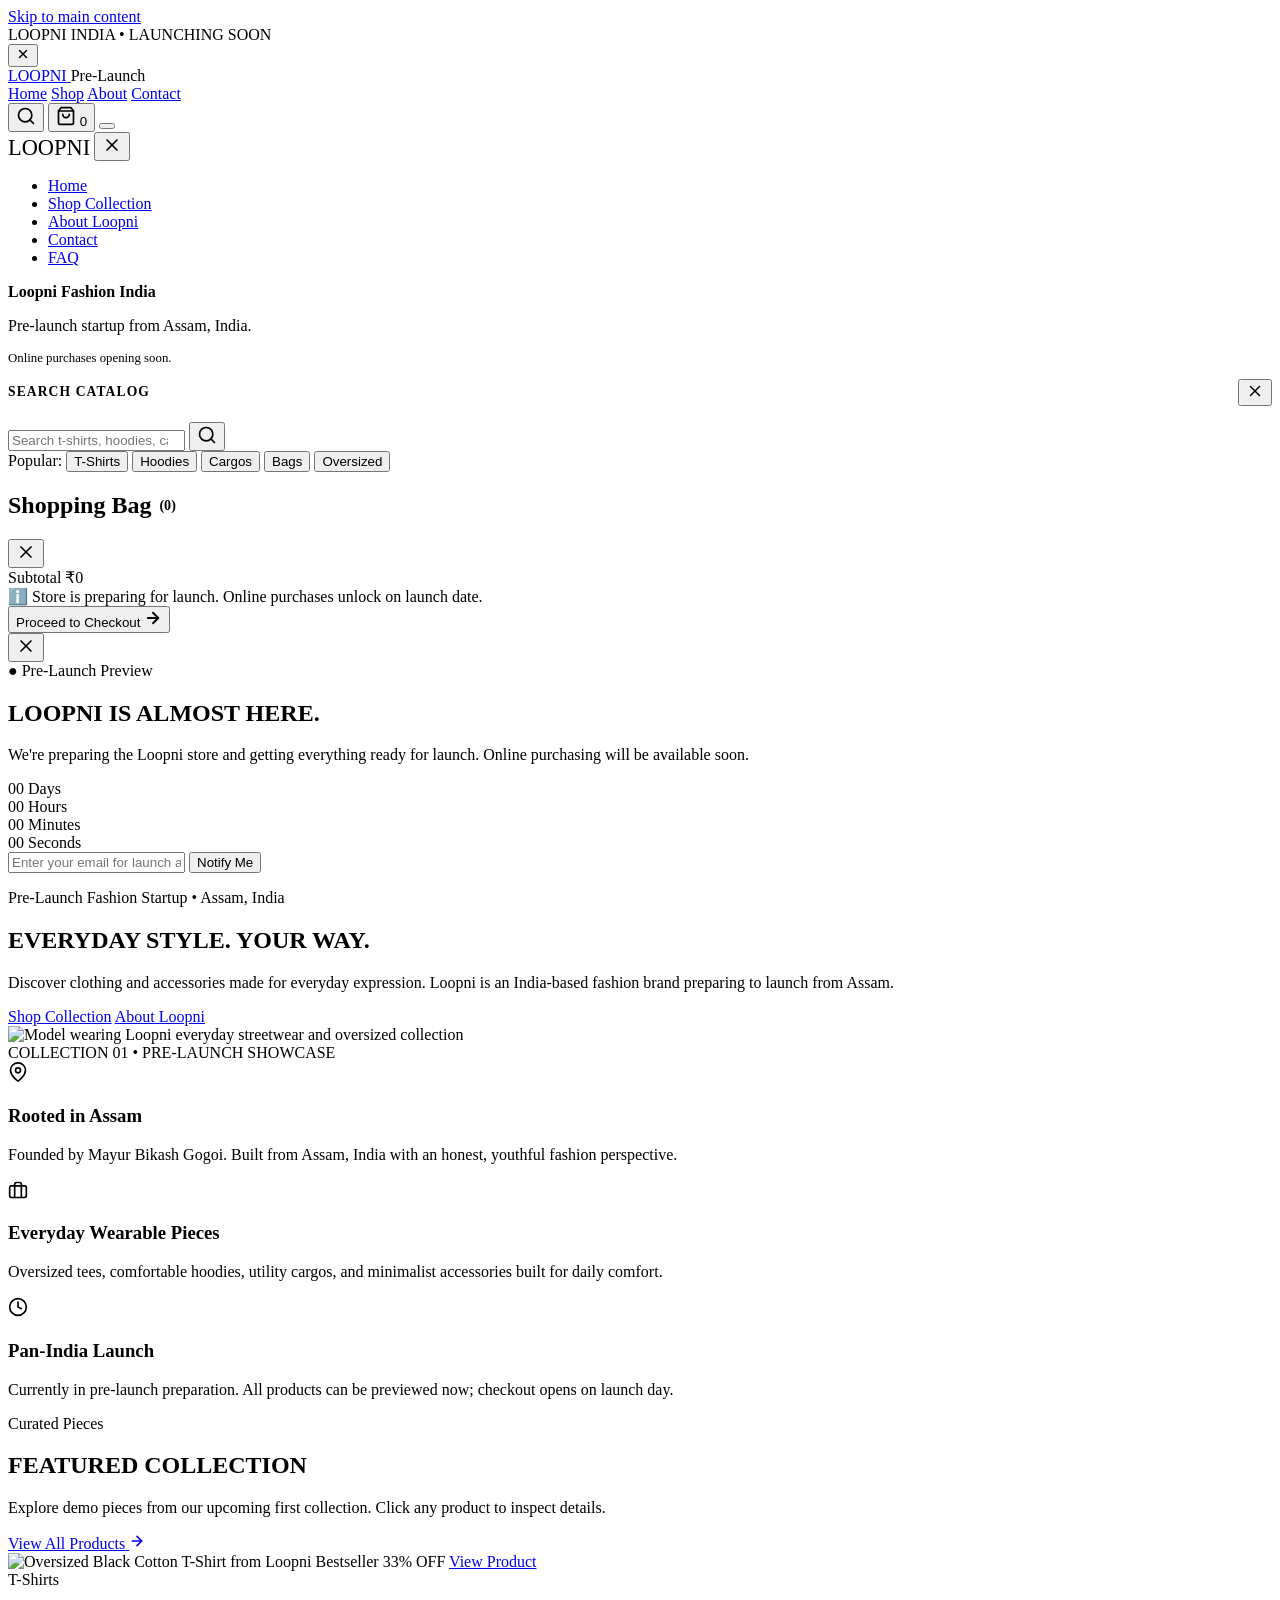
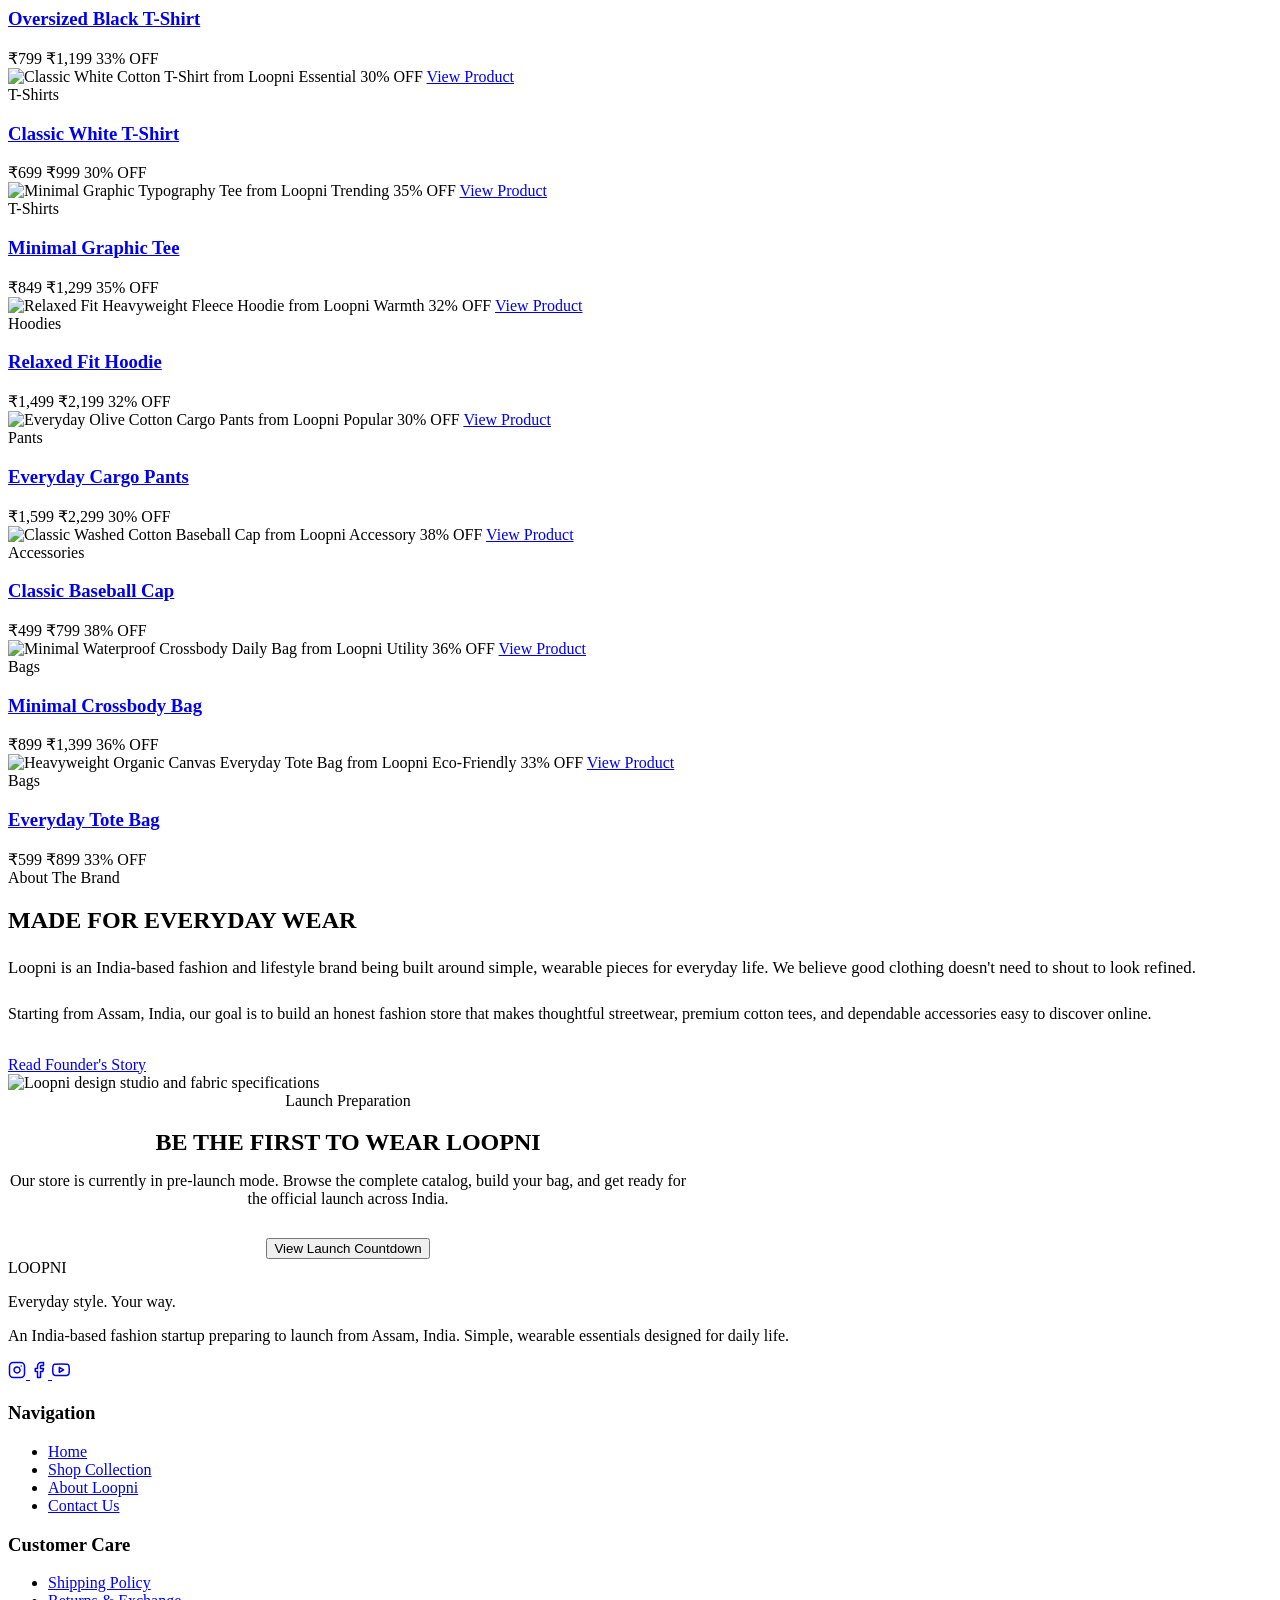
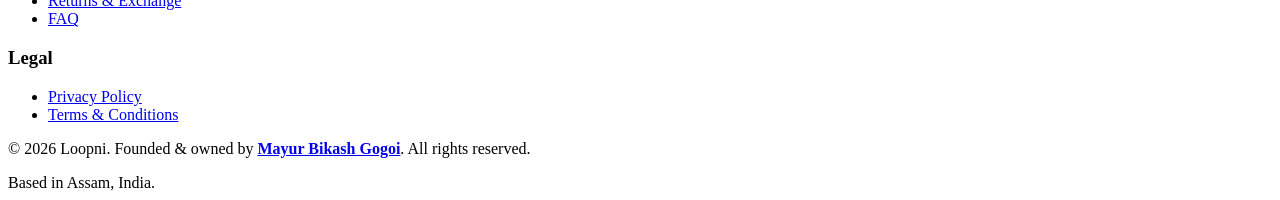
==== index.html @ 7b7be8b5 "Add files via upload" ====
<!DOCTYPE html>
<html lang="en">
<head>
  <meta charset="UTF-8">
  <meta name="viewport" content="width=device-width, initial-scale=1.0">
  <title>Loopni — Clothing &amp; Accessories | India</title>
  <meta name="description" content="Loopni is an India-based clothing and accessories brand from Assam, preparing to launch with everyday fashion and wearable essentials.">
  <meta name="robots" content="index, follow">
  <link rel="canonical" href="https://loopni.shop/">

  <!-- Open Graph / Facebook -->
  <meta property="og:type" content="website">
  <meta property="og:url" content="https://loopni.shop/">
  <meta property="og:title" content="Loopni — Clothing &amp; Accessories | India">
  <meta property="og:description" content="Loopni is an India-based clothing and accessories brand from Assam, preparing to launch with everyday fashion and wearable essentials.">
  <meta property="og:image" content="https://loopni.shop/assets/images/branding/og-image.svg">
  <meta property="og:site_name" content="Loopni">

  <!-- Twitter Card -->
  <meta name="twitter:card" content="summary_large_image">
  <meta name="twitter:title" content="Loopni — Clothing &amp; Accessories | India">
  <meta name="twitter:description" content="Loopni is an India-based clothing and accessories brand from Assam, preparing to launch with everyday fashion and wearable essentials.">
  <meta name="twitter:image" content="https://loopni.shop/assets/images/branding/og-image.svg">

  <!-- GOOGLE SEARCH CONSOLE VERIFICATION
       Replace the placeholder below with the verification meta tag provided by Google Search Console. -->
  <meta name="google-site-verification" content="GSC_VERIFICATION_TOKEN_PLACEHOLDER">

  <!-- Favicon & PWA Icons -->
  <link rel="icon" href="favicon.ico" sizes="any">
  <link rel="icon" href="assets/icons/favicon.svg" type="image/svg+xml">
  <link rel="apple-touch-icon" href="apple-touch-icon.png">
  <link rel="manifest" href="manifest.json">
  <meta name="theme-color" content="#111111">

  <!-- Stylesheet -->
  <link rel="stylesheet" href="css/style.css">

  <!-- JSON-LD Structured Data: Organization, Founder & WebSite Entity Graph -->
  <script type="application/ld+json">
  {
    "@context": "https://schema.org",
    "@graph": [
      {
        "@type": "WebSite",
        "@id": "https://loopni.shop/#website",
        "name": "Loopni",
        "url": "https://loopni.shop/",
        "description": "Everyday style. Your way. Founded in Assam, India by Mayur Bikash Gogoi.",
        "potentialAction": {
          "@type": "SearchAction",
          "target": "https://loopni.shop/shop.html?q={search_term_string}",
          "query-input": "required name=search_term_string"
        }
      },
      {
        "@type": "Organization",
        "@id": "https://loopni.shop/#organization",
        "name": "Loopni",
        "alternateName": "Loopni Fashion",
        "url": "https://loopni.shop/",
        "logo": "https://loopni.shop/assets/images/branding/logo.svg",
        "founder": {
          "@id": "https://loopni.shop/#founder"
        },
        "ownerships": [
          {
            "@type": "OwnershipInfo",
            "typeOfGood": { "@id": "https://loopni.shop/#organization" },
            "acquiredFrom": { "@id": "https://loopni.shop/#founder" }
          }
        ],
        "address": {
          "@type": "PostalAddress",
          "addressRegion": "Assam",
          "addressCountry": "IN"
        },
        "description": "Loopni is an India-based fashion brand founded in Assam by Mayur Bikash Gogoi, creating wearable everyday clothing and accessories."
      },
      {
        "@type": "Person",
        "@id": "https://loopni.shop/#founder",
        "name": "Mayur Bikash Gogoi",
        "givenName": "Mayur Bikash",
        "familyName": "Gogoi",
        "jobTitle": "Founder & Owner",
        "worksFor": {
          "@id": "https://loopni.shop/#organization"
        },
        "founderOf": {
          "@id": "https://loopni.shop/#organization"
        },
        "homeLocation": {
          "@type": "AdministrativeArea",
          "name": "Assam, India"
        },
        "nationality": {
          "@type": "Country",
          "name": "India"
        },
        "url": "https://loopni.shop/about.html"
      }
    ]
  }
  </script>
</head>
<body>
  <a href="#mainContent" class="skip-to-content">Skip to main content</a>

  <!-- Top Announcement Bar -->
  <div class="announcement-bar" id="announcementBar" role="region" aria-label="Store Announcement">
    <div class="container announcement-inner">
      <div class="announcement-text">
        <span class="announcement-dot" aria-hidden="true"></span>
        <span>LOOPNI INDIA • LAUNCHING SOON</span>
      </div>
      <button type="button" class="announcement-close" id="announcementCloseBtn" aria-label="Dismiss announcement">
        <svg width="14" height="14" viewBox="0 0 24 24" fill="none" stroke="currentColor" stroke-width="2.5" stroke-linecap="round" stroke-linejoin="round">
          <line x1="18" y1="6" x2="6" y2="18"></line>
          <line x1="6" y1="6" x2="18" y2="18"></line>
        </svg>
      </button>
    </div>
  </div>

  <!-- Sticky Site Header -->
  <header class="site-header" role="banner">
    <div class="container header-inner">
      <div class="header-brand">
        <a href="index.html" class="brand-logo-link" aria-label="Loopni Home">
          <span class="brand-logo-text">LOOPNI</span>
        </a>
        <span class="brand-badge">Pre-Launch</span>
      </div>

      <nav class="desktop-nav" aria-label="Primary Navigation">
        <a href="index.html" class="nav-link active">Home</a>
        <a href="shop.html" class="nav-link">Shop</a>
        <a href="about.html" class="nav-link">About</a>
        <a href="contact.html" class="nav-link">Contact</a>
      </nav>

      <div class="header-actions">
        <!-- Search Button -->
        <button type="button" class="action-btn" data-open-search aria-label="Search clothing and accessories">
          <svg width="20" height="20" viewBox="0 0 24 24" fill="none" stroke="currentColor" stroke-width="2" stroke-linecap="round" stroke-linejoin="round">
            <circle cx="11" cy="11" r="8"></circle>
            <line x1="21" y1="21" x2="16.65" y2="16.65"></line>
          </svg>
        </button>

        <!-- Cart Button -->
        <button type="button" class="action-btn" data-open-cart aria-label="Shopping bag">
          <svg width="20" height="20" viewBox="0 0 24 24" fill="none" stroke="currentColor" stroke-width="2" stroke-linecap="round" stroke-linejoin="round">
            <path d="M6 2L3 6v14a2 2 0 0 0 2 2h14a2 2 0 0 0 2-2V6l-3-4z"></path>
            <line x1="3" y1="6" x2="21" y2="6"></line>
            <path d="M16 10a4 4 0 0 1-8 0"></path>
          </svg>
          <span class="cart-count-badge" aria-label="0 items in cart">0</span>
        </button>

        <!-- Mobile Menu Toggle -->
        <button type="button" class="mobile-menu-toggle" id="mobileMenuToggle" aria-label="Toggle navigation menu" aria-expanded="false" aria-controls="mobileNavDrawer">
          <span class="hamburger-line"></span>
          <span class="hamburger-line"></span>
          <span class="hamburger-line"></span>
        </button>
      </div>
    </div>
  </header>

  <!-- Mobile Navigation Drawer -->
  <div class="mobile-nav-drawer" id="mobileNavDrawer" role="dialog" aria-modal="true" aria-label="Mobile Navigation">
    <div class="drawer-backdrop" id="mobileNavBackdrop"></div>
    <div class="drawer-content">
      <div class="drawer-header">
        <span class="brand-logo-text" style="font-size: 1.4rem;">LOOPNI</span>
        <button type="button" class="modal-close-btn" id="mobileNavClose" aria-label="Close navigation menu">
          <svg width="20" height="20" viewBox="0 0 24 24" fill="none" stroke="currentColor" stroke-width="2" stroke-linecap="round" stroke-linejoin="round">
            <line x1="18" y1="6" x2="6" y2="18"></line>
            <line x1="6" y1="6" x2="18" y2="18"></line>
          </svg>
        </button>
      </div>
      <ul class="drawer-nav-list">
        <li><a href="index.html" class="drawer-nav-link active">Home</a></li>
        <li><a href="shop.html" class="drawer-nav-link">Shop Collection</a></li>
        <li><a href="about.html" class="drawer-nav-link">About Loopni</a></li>
        <li><a href="contact.html" class="drawer-nav-link">Contact</a></li>
        <li><a href="faq.html" class="drawer-nav-link">FAQ</a></li>
      </ul>
      <div class="drawer-footer">
        <p><strong>Loopni Fashion India</strong></p>
        <p>Pre-launch startup from Assam, India.</p>
        <p style="font-size: 0.8rem;">Online purchases opening soon.</p>
      </div>
    </div>
  </div>

  <!-- Search Modal -->
  <div class="search-modal" id="searchModal" role="dialog" aria-modal="true" aria-label="Search Catalog">
    <div class="search-modal-backdrop" id="searchModalBackdrop"></div>
    <div class="search-modal-box">
      <div style="display: flex; justify-content: space-between; align-items: center; margin-bottom: 16px;">
        <span style="font-size: 0.85rem; font-weight: 750; letter-spacing: 0.08em; text-transform: uppercase; color: var(--color-primary);">Search Catalog</span>
        <button type="button" class="modal-close-btn" id="searchModalClose" aria-label="Close search">
          <svg width="18" height="18" viewBox="0 0 24 24" fill="none" stroke="currentColor" stroke-width="2" stroke-linecap="round" stroke-linejoin="round">
            <line x1="18" y1="6" x2="6" y2="18"></line>
            <line x1="6" y1="6" x2="18" y2="18"></line>
          </svg>
        </button>
      </div>
      <form class="search-form" id="globalSearchForm">
        <input type="search" class="search-input" id="globalSearchInput" placeholder="Search t-shirts, hoodies, cargos, bags..." autocomplete="off">
        <button type="submit" class="search-submit-btn" aria-label="Execute search">
          <svg width="20" height="20" viewBox="0 0 24 24" fill="none" stroke="currentColor" stroke-width="2" stroke-linecap="round" stroke-linejoin="round">
            <circle cx="11" cy="11" r="8"></circle>
            <line x1="21" y1="21" x2="16.65" y2="16.65"></line>
          </svg>
        </button>
      </form>
      <div class="search-suggestions">
        <span class="search-suggestions-label">Popular:</span>
        <button type="button" class="search-tag">T-Shirts</button>
        <button type="button" class="search-tag">Hoodies</button>
        <button type="button" class="search-tag">Cargos</button>
        <button type="button" class="search-tag">Bags</button>
        <button type="button" class="search-tag">Oversized</button>
      </div>
    </div>
  </div>

  <!-- Shopping Cart Drawer -->
  <div class="cart-drawer-wrapper" id="cartDrawerWrapper" role="dialog" aria-modal="true" aria-label="Shopping Cart">
    <div class="cart-drawer-backdrop" id="cartDrawerBackdrop"></div>
    <div class="cart-drawer">
      <div class="cart-drawer-header">
        <div style="display: flex; align-items: center; gap: 8px;">
          <h2 class="cart-drawer-title">Shopping Bag</h2>
          <span id="cartDrawerCount" style="font-size: 0.88rem; color: var(--color-text-muted); font-weight: 600;">(0)</span>
        </div>
        <button type="button" class="modal-close-btn" id="cartDrawerClose" aria-label="Close cart">
          <svg width="20" height="20" viewBox="0 0 24 24" fill="none" stroke="currentColor" stroke-width="2" stroke-linecap="round" stroke-linejoin="round">
            <line x1="18" y1="6" x2="6" y2="18"></line>
            <line x1="6" y1="6" x2="18" y2="18"></line>
          </svg>
        </button>
      </div>
      <div class="cart-items-list" id="cartItemsContainer">
        <!-- Rendered by Cart.renderDrawer() -->
      </div>
      <div class="cart-drawer-footer">
        <div class="cart-summary-row">
          <span>Subtotal</span>
          <span class="cart-summary-total" id="cartSubtotalDisplay">₹0</span>
        </div>
        <div class="cart-prelaunch-notice">
          ℹ️ Store is preparing for launch. Online purchases unlock on launch date.
        </div>
        <button type="button" class="checkout-btn" id="cartCheckoutBtn">
          <span>Proceed to Checkout</span>
          <svg width="18" height="18" viewBox="0 0 24 24" fill="none" stroke="currentColor" stroke-width="2.5" stroke-linecap="round" stroke-linejoin="round">
            <line x1="5" y1="12" x2="19" y2="12"></line>
            <polyline points="12 5 19 12 12 19"></polyline>
          </svg>
        </button>
      </div>
    </div>
  </div>

  <!-- Coming Soon Purchase Modal -->
  <div class="coming-soon-modal-wrapper" id="comingSoonModal" role="dialog" aria-modal="true" aria-labelledby="comingSoonTitle">
    <div class="coming-soon-backdrop" id="comingSoonBackdrop"></div>
    <div class="coming-soon-card">
      <button type="button" class="modal-close-btn" id="comingSoonCloseBtn" aria-label="Close modal">
        <svg width="20" height="20" viewBox="0 0 24 24" fill="none" stroke="currentColor" stroke-width="2" stroke-linecap="round" stroke-linejoin="round">
          <line x1="18" y1="6" x2="6" y2="18"></line>
          <line x1="6" y1="6" x2="18" y2="18"></line>
        </svg>
      </button>
      <div class="coming-soon-badge">
        <span>● Pre-Launch Preview</span>
      </div>
      <h2 class="coming-soon-title" id="comingSoonTitle">LOOPNI IS ALMOST HERE.</h2>
      <p class="coming-soon-desc" id="comingSoonDesc">
        We're preparing the Loopni store and getting everything ready for launch. Online purchasing will be available soon.
      </p>

      <!-- Launch Countdown -->
      <div class="countdown-grid" role="timer" aria-label="Launch countdown">
        <div class="countdown-box">
          <span class="countdown-number" id="countdownDays">00</span>
          <span class="countdown-label">Days</span>
        </div>
        <div class="countdown-box">
          <span class="countdown-number" id="countdownHours">00</span>
          <span class="countdown-label">Hours</span>
        </div>
        <div class="countdown-box">
          <span class="countdown-number" id="countdownMinutes">00</span>
          <span class="countdown-label">Minutes</span>
        </div>
        <div class="countdown-box">
          <span class="countdown-number" id="countdownSeconds">00</span>
          <span class="countdown-label">Seconds</span>
        </div>
      </div>

      <!-- Launch Notification Signup -->
      <form class="notify-form" id="comingSoonNotifyForm">
        <input type="email" class="notify-input" placeholder="Enter your email for launch access" required aria-label="Email address for launch alerts">
        <button type="submit" class="notify-btn">Notify Me</button>
      </form>
      <p class="notify-feedback" id="notifyFeedback"></p>
    </div>
  </div>

  <!-- Main Content -->
  <main id="mainContent">
    <!-- Hero Section -->
    <section class="hero-section" aria-labelledby="heroHeadline">
      <div class="container hero-grid">
        <div class="hero-content">
          <div class="hero-tag">
            <span class="hero-tag-dot" aria-hidden="true"></span>
            <span>Pre-Launch Fashion Startup • Assam, India</span>
          </div>
          <h1 class="hero-headline" id="heroHeadline">EVERYDAY STYLE. YOUR WAY.</h1>
          <p class="hero-subtext">
            Discover clothing and accessories made for everyday expression. Loopni is an India-based fashion brand preparing to launch from Assam.
          </p>
          <div class="hero-actions">
            <a href="shop.html" class="btn btn-primary">Shop Collection</a>
            <a href="about.html" class="btn btn-secondary">About Loopni</a>
          </div>
        </div>
        <div class="hero-visual">
          <img src="assets/images/hero/hero-fashion.svg" alt="Model wearing Loopni everyday streetwear and oversized collection" class="hero-image" width="900" height="1100" fetchpriority="high">
          <div class="hero-image-caption">
            <span>COLLECTION 01 • PRE-LAUNCH SHOWCASE</span>
          </div>
        </div>
      </div>
    </section>

    <!-- Startup Transparency Pre-Launch Strip -->
    <section class="prelaunch-banner-section" aria-label="Brand Highlights">
      <div class="container">
        <div class="transparency-grid">
          <div class="transparency-item">
            <div class="transparency-icon" aria-hidden="true">
              <svg width="20" height="20" viewBox="0 0 24 24" fill="none" stroke="currentColor" stroke-width="2" stroke-linecap="round" stroke-linejoin="round">
                <path d="M21 10c0 7-9 13-9 13s-9-6-9-13a9 9 0 0 1 18 0z"></path>
                <circle cx="12" cy="10" r="3"></circle>
              </svg>
            </div>
            <h3 class="transparency-title">Rooted in Assam</h3>
            <p class="transparency-desc">Founded by Mayur Bikash Gogoi. Built from Assam, India with an honest, youthful fashion perspective.</p>
          </div>
          <div class="transparency-item">
            <div class="transparency-icon" aria-hidden="true">
              <svg width="20" height="20" viewBox="0 0 24 24" fill="none" stroke="currentColor" stroke-width="2" stroke-linecap="round" stroke-linejoin="round">
                <rect x="2" y="7" width="20" height="14" rx="2" ry="2"></rect>
                <path d="M16 21V5a2 2 0 0 0-2-2h-4a2 2 0 0 0-2 2v16"></path>
              </svg>
            </div>
            <h3 class="transparency-title">Everyday Wearable Pieces</h3>
            <p class="transparency-desc">Oversized tees, comfortable hoodies, utility cargos, and minimalist accessories built for daily comfort.</p>
          </div>
          <div class="transparency-item">
            <div class="transparency-icon" aria-hidden="true">
              <svg width="20" height="20" viewBox="0 0 24 24" fill="none" stroke="currentColor" stroke-width="2" stroke-linecap="round" stroke-linejoin="round">
                <circle cx="12" cy="12" r="10"></circle>
                <polyline points="12 6 12 12 16 14"></polyline>
              </svg>
            </div>
            <h3 class="transparency-title">Pan-India Launch</h3>
            <p class="transparency-desc">Currently in pre-launch preparation. All products can be previewed now; checkout opens on launch day.</p>
          </div>
        </div>
      </div>
    </section>

    <!-- Featured Collection -->
    <section class="section" aria-labelledby="featuredHeading">
      <div class="container">
        <div class="section-header">
          <div class="section-header-row">
            <div>
              <span class="section-tag">Curated Pieces</span>
              <h2 class="section-title" id="featuredHeading">FEATURED COLLECTION</h2>
              <p class="section-subtitle">Explore demo pieces from our upcoming first collection. Click any product to inspect details.</p>
            </div>
            <a href="shop.html" class="section-view-all">
              <span>View All Products</span>
              <svg width="16" height="16" viewBox="0 0 24 24" fill="none" stroke="currentColor" stroke-width="2.5" stroke-linecap="round" stroke-linejoin="round">
                <line x1="5" y1="12" x2="19" y2="12"></line>
                <polyline points="12 5 19 12 12 19"></polyline>
              </svg>
            </a>
          </div>
        </div>

        <!-- Crawlable HTML product grid (8 Featured demo products) -->
        <div class="product-grid" id="homeFeaturedGrid">
          <!-- Product 1 -->
          <article class="product-card reveal" data-id="1">
            <div class="product-card-media">
              <img src="assets/images/products/oversized-black-tshirt-1.svg" alt="Oversized Black Cotton T-Shirt from Loopni" class="product-card-img" width="800" height="1000" loading="lazy">
              <span class="product-badge">Bestseller</span>
              <span class="product-badge discount-badge" style="left: auto; right: 12px;">33% OFF</span>
              <a href="product.html?id=1" class="product-quick-view">View Product</a>
            </div>
            <div class="product-card-body">
              <span class="product-card-cat">T-Shirts</span>
              <h3 class="product-card-title"><a href="product.html?id=1">Oversized Black T-Shirt</a></h3>
              <div class="product-card-prices">
                <span class="price-current">₹799</span>
                <span class="price-original">₹1,199</span>
                <span class="price-discount">33% OFF</span>
              </div>
            </div>
          </article>

          <!-- Product 2 -->
          <article class="product-card reveal" data-id="2">
            <div class="product-card-media">
              <img src="assets/images/products/classic-white-tshirt-1.svg" alt="Classic White Cotton T-Shirt from Loopni" class="product-card-img" width="800" height="1000" loading="lazy">
              <span class="product-badge">Essential</span>
              <span class="product-badge discount-badge" style="left: auto; right: 12px;">30% OFF</span>
              <a href="product.html?id=2" class="product-quick-view">View Product</a>
            </div>
            <div class="product-card-body">
              <span class="product-card-cat">T-Shirts</span>
              <h3 class="product-card-title"><a href="product.html?id=2">Classic White T-Shirt</a></h3>
              <div class="product-card-prices">
                <span class="price-current">₹699</span>
                <span class="price-original">₹999</span>
                <span class="price-discount">30% OFF</span>
              </div>
            </div>
          </article>

          <!-- Product 3 -->
          <article class="product-card reveal" data-id="3">
            <div class="product-card-media">
              <img src="assets/images/products/minimal-graphic-tee-1.svg" alt="Minimal Graphic Typography Tee from Loopni" class="product-card-img" width="800" height="1000" loading="lazy">
              <span class="product-badge">Trending</span>
              <span class="product-badge discount-badge" style="left: auto; right: 12px;">35% OFF</span>
              <a href="product.html?id=3" class="product-quick-view">View Product</a>
            </div>
            <div class="product-card-body">
              <span class="product-card-cat">T-Shirts</span>
              <h3 class="product-card-title"><a href="product.html?id=3">Minimal Graphic Tee</a></h3>
              <div class="product-card-prices">
                <span class="price-current">₹849</span>
                <span class="price-original">₹1,299</span>
                <span class="price-discount">35% OFF</span>
              </div>
            </div>
          </article>

          <!-- Product 4 -->
          <article class="product-card reveal" data-id="4">
            <div class="product-card-media">
              <img src="assets/images/products/relaxed-fit-hoodie-1.svg" alt="Relaxed Fit Heavyweight Fleece Hoodie from Loopni" class="product-card-img" width="800" height="1000" loading="lazy">
              <span class="product-badge">Warmth</span>
              <span class="product-badge discount-badge" style="left: auto; right: 12px;">32% OFF</span>
              <a href="product.html?id=4" class="product-quick-view">View Product</a>
            </div>
            <div class="product-card-body">
              <span class="product-card-cat">Hoodies</span>
              <h3 class="product-card-title"><a href="product.html?id=4">Relaxed Fit Hoodie</a></h3>
              <div class="product-card-prices">
                <span class="price-current">₹1,499</span>
                <span class="price-original">₹2,199</span>
                <span class="price-discount">32% OFF</span>
              </div>
            </div>
          </article>

          <!-- Product 5 -->
          <article class="product-card reveal" data-id="6">
            <div class="product-card-media">
              <img src="assets/images/products/everyday-cargo-pants-1.svg" alt="Everyday Olive Cotton Cargo Pants from Loopni" class="product-card-img" width="800" height="1000" loading="lazy">
              <span class="product-badge">Popular</span>
              <span class="product-badge discount-badge" style="left: auto; right: 12px;">30% OFF</span>
              <a href="product.html?id=6" class="product-quick-view">View Product</a>
            </div>
            <div class="product-card-body">
              <span class="product-card-cat">Pants</span>
              <h3 class="product-card-title"><a href="product.html?id=6">Everyday Cargo Pants</a></h3>
              <div class="product-card-prices">
                <span class="price-current">₹1,599</span>
                <span class="price-original">₹2,299</span>
                <span class="price-discount">30% OFF</span>
              </div>
            </div>
          </article>

          <!-- Product 6 -->
          <article class="product-card reveal" data-id="9">
            <div class="product-card-media">
              <img src="assets/images/products/baseball-cap-1.svg" alt="Classic Washed Cotton Baseball Cap from Loopni" class="product-card-img" width="800" height="1000" loading="lazy">
              <span class="product-badge">Accessory</span>
              <span class="product-badge discount-badge" style="left: auto; right: 12px;">38% OFF</span>
              <a href="product.html?id=9" class="product-quick-view">View Product</a>
            </div>
            <div class="product-card-body">
              <span class="product-card-cat">Accessories</span>
              <h3 class="product-card-title"><a href="product.html?id=9">Classic Baseball Cap</a></h3>
              <div class="product-card-prices">
                <span class="price-current">₹499</span>
                <span class="price-original">₹799</span>
                <span class="price-discount">38% OFF</span>
              </div>
            </div>
          </article>

          <!-- Product 7 -->
          <article class="product-card reveal" data-id="10">
            <div class="product-card-media">
              <img src="assets/images/products/crossbody-bag-1.svg" alt="Minimal Waterproof Crossbody Daily Bag from Loopni" class="product-card-img" width="800" height="1000" loading="lazy">
              <span class="product-badge">Utility</span>
              <span class="product-badge discount-badge" style="left: auto; right: 12px;">36% OFF</span>
              <a href="product.html?id=10" class="product-quick-view">View Product</a>
            </div>
            <div class="product-card-body">
              <span class="product-card-cat">Bags</span>
              <h3 class="product-card-title"><a href="product.html?id=10">Minimal Crossbody Bag</a></h3>
              <div class="product-card-prices">
                <span class="price-current">₹899</span>
                <span class="price-original">₹1,399</span>
                <span class="price-discount">36% OFF</span>
              </div>
            </div>
          </article>

          <!-- Product 8 -->
          <article class="product-card reveal" data-id="11">
            <div class="product-card-media">
              <img src="assets/images/products/everyday-tote-bag-1.svg" alt="Heavyweight Organic Canvas Everyday Tote Bag from Loopni" class="product-card-img" width="800" height="1000" loading="lazy">
              <span class="product-badge">Eco-Friendly</span>
              <span class="product-badge discount-badge" style="left: auto; right: 12px;">33% OFF</span>
              <a href="product.html?id=11" class="product-quick-view">View Product</a>
            </div>
            <div class="product-card-body">
              <span class="product-card-cat">Bags</span>
              <h3 class="product-card-title"><a href="product.html?id=11">Everyday Tote Bag</a></h3>
              <div class="product-card-prices">
                <span class="price-current">₹599</span>
                <span class="price-original">₹899</span>
                <span class="price-discount">33% OFF</span>
              </div>
            </div>
          </article>
        </div>
      </div>
    </section>

    <!-- Brand Philosophy Section -->
    <section class="section" style="background-color: var(--color-surface); border-top: 1px solid var(--color-border); border-bottom: 1px solid var(--color-border);" aria-labelledby="storyHeading">
      <div class="container">
        <div class="about-grid">
          <div>
            <span class="section-tag">About The Brand</span>
            <h2 class="section-title" id="storyHeading" style="margin-bottom: 20px;">MADE FOR EVERYDAY WEAR</h2>
            <p style="font-size: 1.05rem; line-height: 1.7; color: var(--color-text-muted); margin-bottom: 18px;">
              Loopni is an India-based fashion and lifestyle brand being built around simple, wearable pieces for everyday life. We believe good clothing doesn't need to shout to look refined.
            </p>
            <p style="font-size: 1rem; line-height: 1.7; color: var(--color-text-muted); margin-bottom: 28px;">
              Starting from Assam, India, our goal is to build an honest fashion store that makes thoughtful streetwear, premium cotton tees, and dependable accessories easy to discover online.
            </p>
            <a href="about.html" class="btn btn-secondary">Read Founder's Story</a>
          </div>
          <div>
            <img src="assets/images/branding/about-story.svg" alt="Loopni design studio and fabric specifications" style="border-radius: var(--radius-lg); box-shadow: var(--shadow-sm); border: 1px solid var(--color-border);" width="800" height="600" loading="lazy">
          </div>
        </div>
      </div>
    </section>

    <!-- Countdown Banner CTA -->
    <section class="section" style="text-align: center; background-color: var(--color-bg);" aria-labelledby="ctaHeading">
      <div class="container" style="max-width: 680px;">
        <span class="section-tag">Launch Preparation</span>
        <h2 class="section-title" id="ctaHeading" style="margin-bottom: 14px;">BE THE FIRST TO WEAR LOOPNI</h2>
        <p style="color: var(--color-text-muted); margin-bottom: 30px;">
          Our store is currently in pre-launch mode. Browse the complete catalog, build your bag, and get ready for the official launch across India.
        </p>
        <button type="button" class="btn btn-primary" data-open-coming-soon>
          View Launch Countdown
        </button>
      </div>
    </section>
  </main>

  <!-- Site Footer -->
  <footer class="site-footer" role="contentinfo">
    <div class="container">
      <div class="footer-top">
        <div class="footer-brand-col">
          <span class="footer-logo">LOOPNI</span>
          <p class="footer-tagline">Everyday style. Your way.</p>
          <p class="footer-about-snippet">
            An India-based fashion startup preparing to launch from Assam, India. Simple, wearable essentials designed for daily life.
          </p>
          <div class="footer-social-links">
            <a href="https://instagram.com" class="social-link" aria-label="Loopni Instagram" target="_blank" rel="noopener noreferrer">
              <svg width="18" height="18" viewBox="0 0 24 24" fill="none" stroke="currentColor" stroke-width="2" stroke-linecap="round" stroke-linejoin="round">
                <rect x="2" y="2" width="20" height="20" rx="5" ry="5"></rect>
                <path d="M16 11.37A4 4 0 1 1 12.63 8 4 4 0 0 1 16 11.37z"></path>
                <line x1="17.5" y1="6.5" x2="17.51" y2="6.5"></line>
              </svg>
            </a>
            <a href="https://facebook.com" class="social-link" aria-label="Loopni Facebook" target="_blank" rel="noopener noreferrer">
              <svg width="18" height="18" viewBox="0 0 24 24" fill="none" stroke="currentColor" stroke-width="2" stroke-linecap="round" stroke-linejoin="round">
                <path d="M18 2h-3a5 5 0 0 0-5 5v3H7v4h3v8h4v-8h3l1-4h-4V7a1 1 0 0 1 1-1h3z"></path>
              </svg>
            </a>
            <a href="https://youtube.com" class="social-link" aria-label="Loopni YouTube" target="_blank" rel="noopener noreferrer">
              <svg width="18" height="18" viewBox="0 0 24 24" fill="none" stroke="currentColor" stroke-width="2" stroke-linecap="round" stroke-linejoin="round">
                <path d="M22.54 6.42a2.78 2.78 0 0 0-1.94-2C18.88 4 12 4 12 4s-6.88 0-8.6.46a2.78 2.78 0 0 0-1.94 2A29 29 0 0 0 1 11.75a29 29 0 0 0 .46 5.33A2.78 2.78 0 0 0 3.4 19c1.72.46 8.6.46 8.6.46s6.88 0 8.6-.46a2.78 2.78 0 0 0 1.94-2 29 29 0 0 0 .46-5.25 29 29 0 0 0-.46-5.33z"></path>
                <polygon points="9.75 15.02 15.5 11.75 9.75 8.48 9.75 15.02"></polygon>
              </svg>
            </a>
          </div>
        </div>

        <div>
          <h3 class="footer-heading">Navigation</h3>
          <ul class="footer-links-list">
            <li><a href="index.html" class="footer-link">Home</a></li>
            <li><a href="shop.html" class="footer-link">Shop Collection</a></li>
            <li><a href="about.html" class="footer-link">About Loopni</a></li>
            <li><a href="contact.html" class="footer-link">Contact Us</a></li>
          </ul>
        </div>

        <div>
          <h3 class="footer-heading">Customer Care</h3>
          <ul class="footer-links-list">
            <li><a href="shipping.html" class="footer-link">Shipping Policy</a></li>
            <li><a href="returns.html" class="footer-link">Returns &amp; Exchange</a></li>
            <li><a href="faq.html" class="footer-link">FAQ</a></li>
          </ul>
        </div>

        <div>
          <h3 class="footer-heading">Legal</h3>
          <ul class="footer-links-list">
            <li><a href="privacy.html" class="footer-link">Privacy Policy</a></li>
            <li><a href="terms.html" class="footer-link">Terms &amp; Conditions</a></li>
          </ul>
        </div>
      </div>

      <div class="footer-bottom">
        <p>&copy; 2026 Loopni. Founded &amp; owned by <a href="about.html" style="text-decoration: underline; font-weight: 600;">Mayur Bikash Gogoi</a>. All rights reserved.</p>
        <div class="footer-origin-tag">
          <span>Based in Assam, India.</span>
        </div>
      </div>
    </div>
  </footer>

  <!-- Scripts -->
  <script src="js/config.js"></script>
  <script src="js/products.js"></script>
  <script src="js/cart.js"></script>
  <script src="js/animations.js"></script>
  <script src="js/app.js"></script>
</body>
</html>
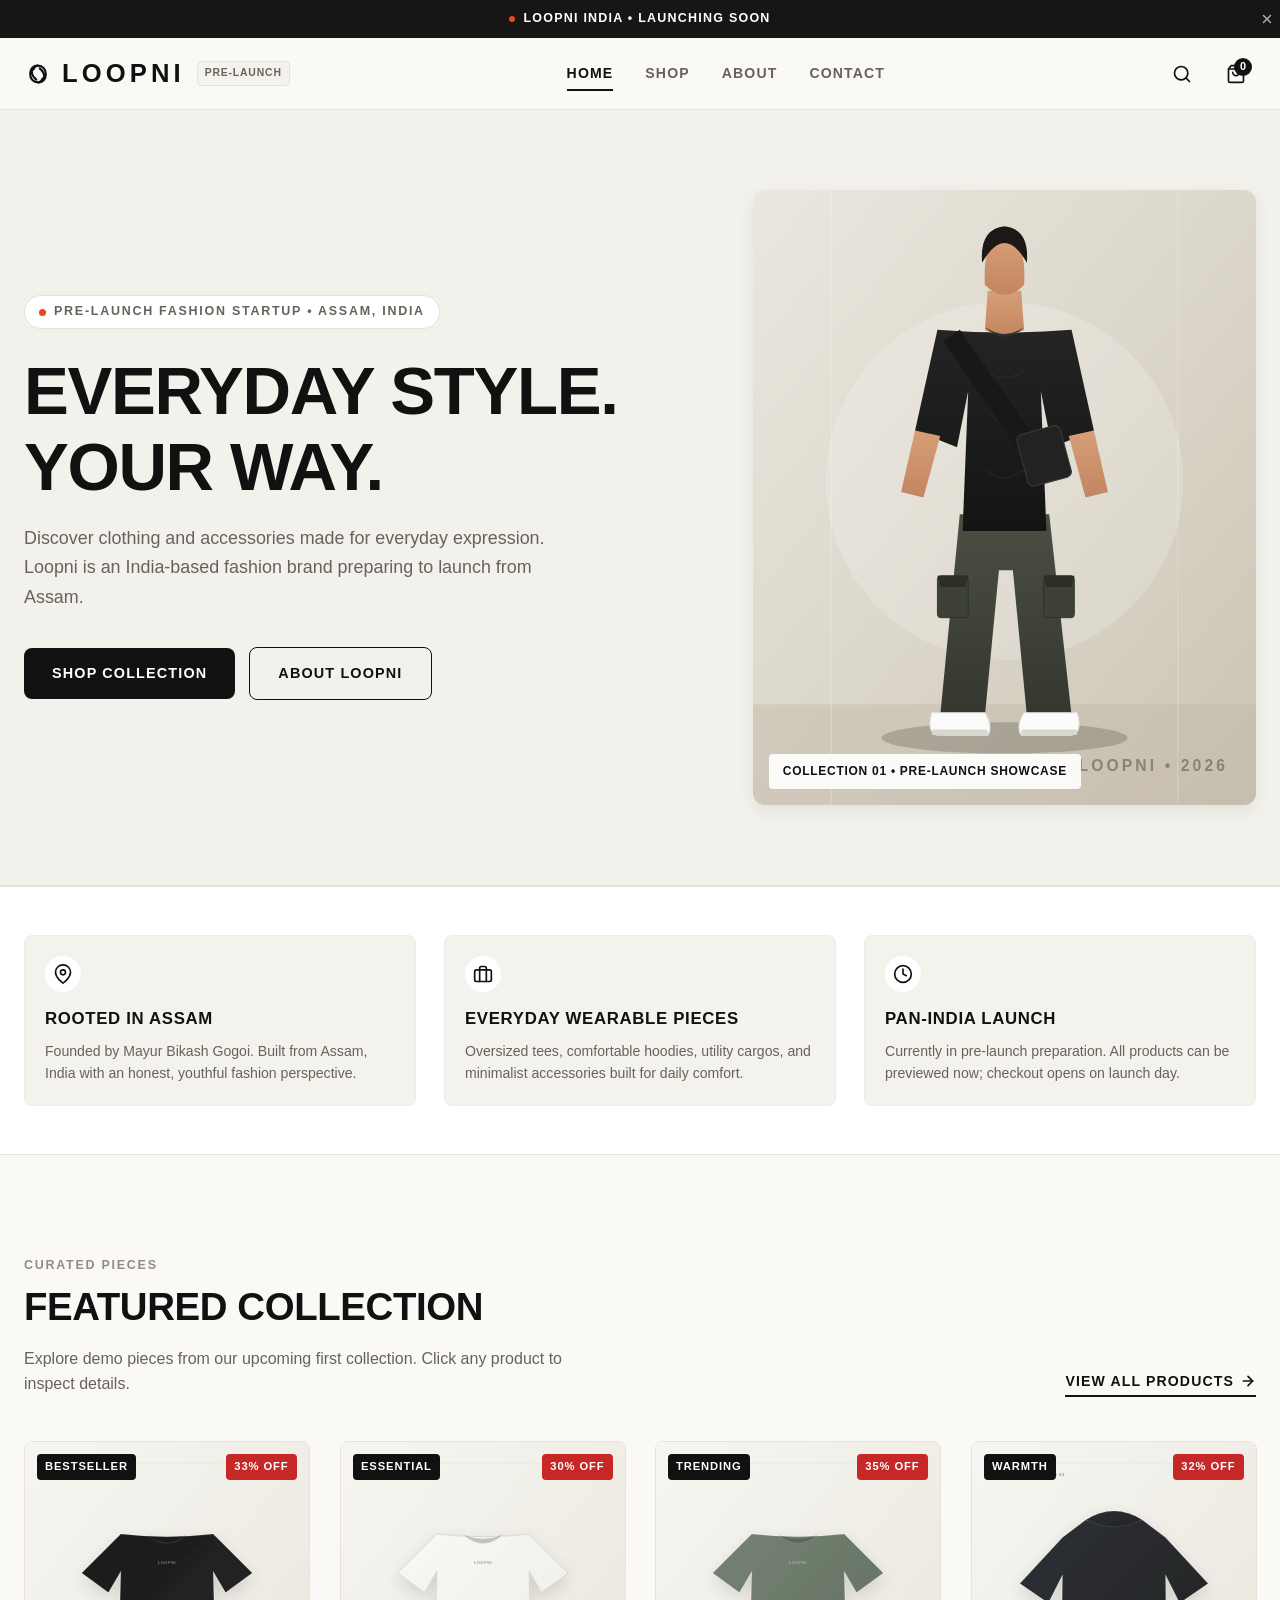
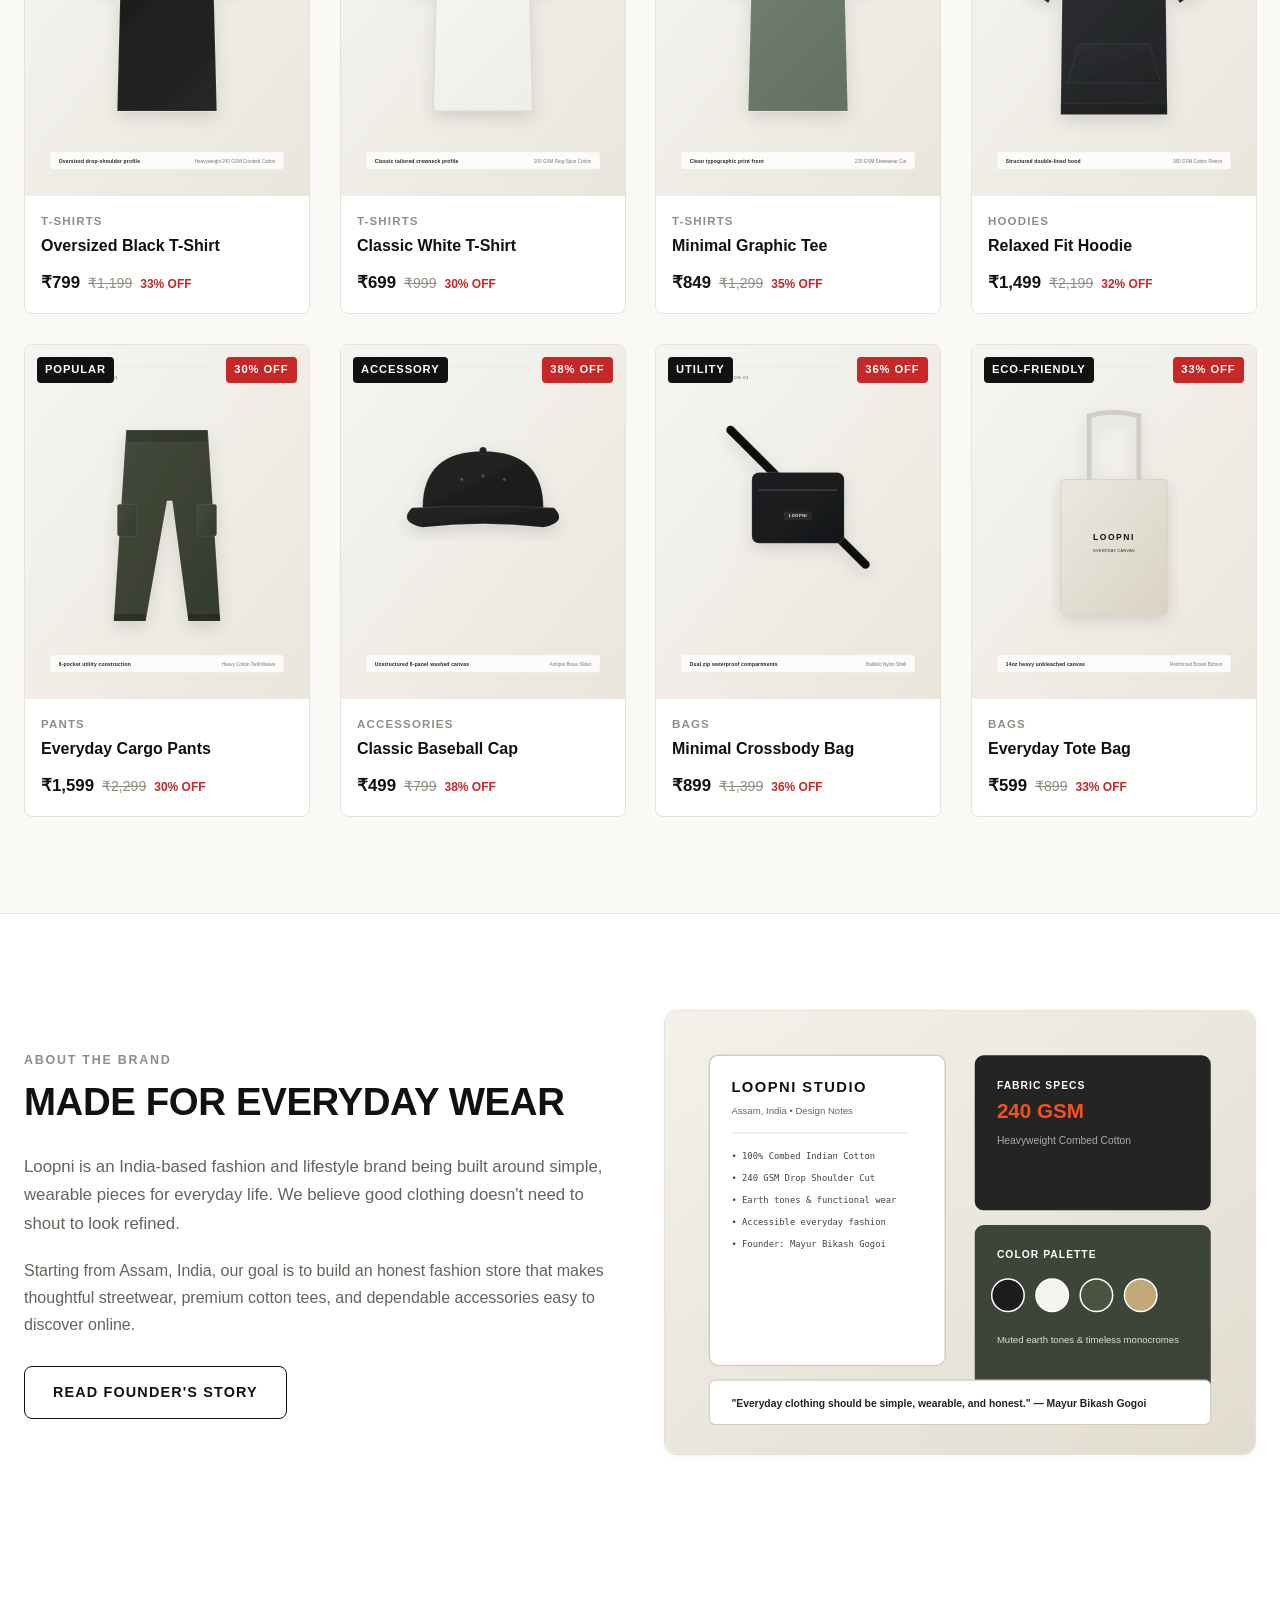
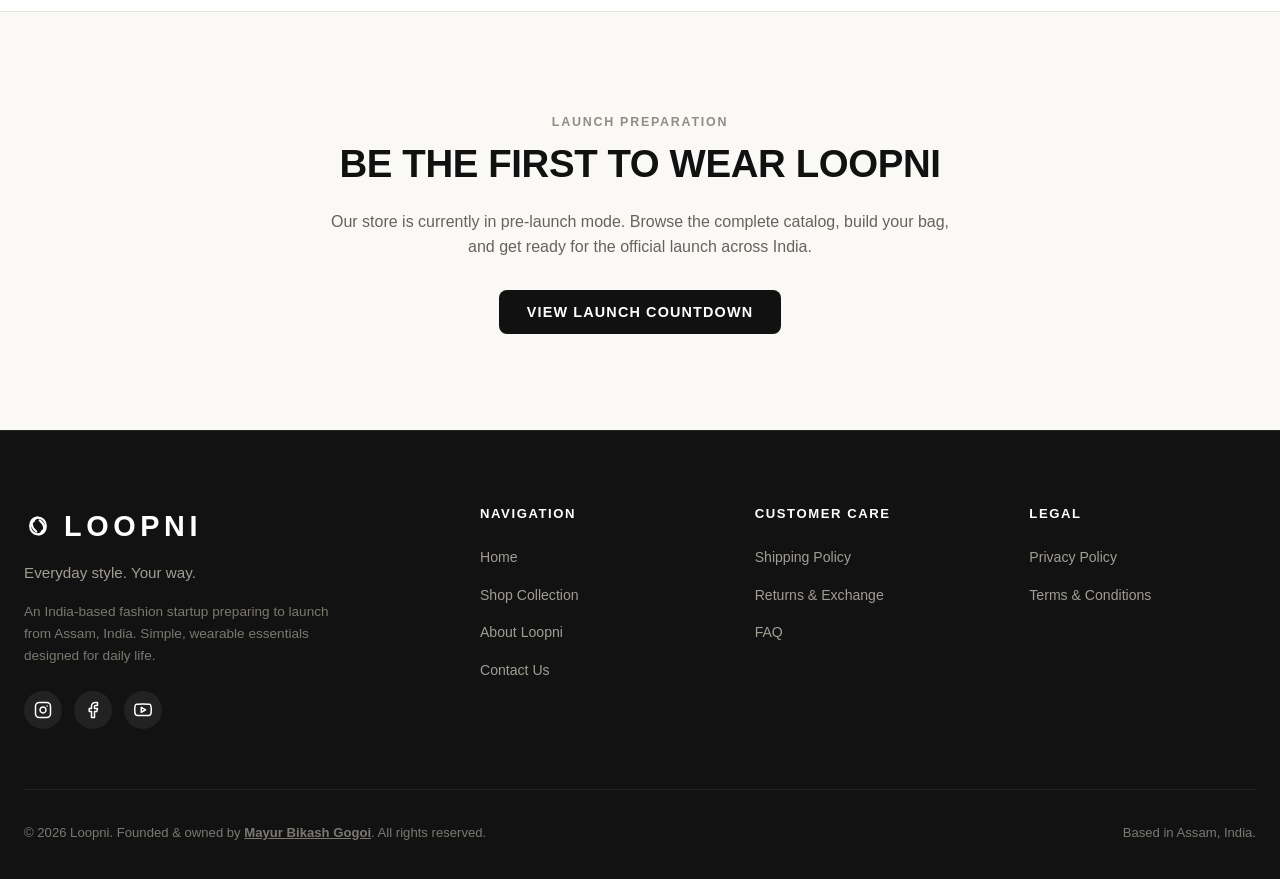
==== commit 90d119c2: "second commit" ====
--- a/index.html
+++ b/index.html
@@ -60,6 +60,9 @@
         "alternateName": "Loopni Fashion",
         "url": "https://loopni.shop/",
         "logo": "https://loopni.shop/assets/images/branding/logo.svg",
+        "sameAs": [
+          "https://www.instagram.com/loopni.pvt/"
+        ],
         "founder": {
           "@id": "https://loopni.shop/#founder"
         },
@@ -83,7 +86,11 @@
         "name": "Mayur Bikash Gogoi",
         "givenName": "Mayur Bikash",
         "familyName": "Gogoi",
-        "jobTitle": "Founder & Owner",
+        "jobTitle": "Founder & Owner of Loopni",
+        "image": "https://loopni.shop/assets/images/founder/mayur-bikash-gogoi.jpg",
+        "sameAs": [
+          "https://www.instagram.com/mayurrr__g/"
+        ],
         "worksFor": {
           "@id": "https://loopni.shop/#organization"
         },
@@ -128,6 +135,7 @@
     <div class="container header-inner">
       <div class="header-brand">
         <a href="index.html" class="brand-logo-link" aria-label="Loopni Home">
+          <img src="assets/images/branding/icon.svg" alt="" width="28" height="28" class="brand-logo-mark">
           <span class="brand-logo-text">LOOPNI</span>
         </a>
         <span class="brand-badge">Pre-Launch</span>
@@ -174,7 +182,10 @@
     <div class="drawer-backdrop" id="mobileNavBackdrop"></div>
     <div class="drawer-content">
       <div class="drawer-header">
-        <span class="brand-logo-text" style="font-size: 1.4rem;">LOOPNI</span>
+        <div class="brand-logo-link">
+            <img src="assets/images/branding/icon.svg" alt="" width="24" height="24" class="brand-logo-mark">
+            <span class="brand-logo-text" style="font-size: 1.4rem;">LOOPNI</span>
+          </div>
         <button type="button" class="modal-close-btn" id="mobileNavClose" aria-label="Close navigation menu">
           <svg width="20" height="20" viewBox="0 0 24 24" fill="none" stroke="currentColor" stroke-width="2" stroke-linecap="round" stroke-linejoin="round">
             <line x1="18" y1="6" x2="6" y2="18"></line>
@@ -600,13 +611,16 @@
     <div class="container">
       <div class="footer-top">
         <div class="footer-brand-col">
-          <span class="footer-logo">LOOPNI</span>
+          <div class="footer-logo">
+          <img src="assets/images/branding/icon.svg" alt="" width="26" height="26" class="footer-logo-mark">
+          <span>LOOPNI</span>
+        </div>
           <p class="footer-tagline">Everyday style. Your way.</p>
           <p class="footer-about-snippet">
             An India-based fashion startup preparing to launch from Assam, India. Simple, wearable essentials designed for daily life.
           </p>
           <div class="footer-social-links">
-            <a href="https://instagram.com" class="social-link" aria-label="Loopni Instagram" target="_blank" rel="noopener noreferrer">
+            <a href="https://www.instagram.com/loopni.pvt/" class="social-link" aria-label="Loopni Instagram" target="_blank" rel="noopener noreferrer">
               <svg width="18" height="18" viewBox="0 0 24 24" fill="none" stroke="currentColor" stroke-width="2" stroke-linecap="round" stroke-linejoin="round">
                 <rect x="2" y="2" width="20" height="20" rx="5" ry="5"></rect>
                 <path d="M16 11.37A4 4 0 1 1 12.63 8 4 4 0 0 1 16 11.37z"></path>
--- a/css/style.css
+++ b/css/style.css
@@ -0,0 +1,2553 @@
+/* ==========================================================================
+   LOOPNI — Official Stylesheet
+   Modern, authentic, responsive styling for Loopni Fashion (India)
+   Design Philosophy: Simple, realistic, stylish, professional & trustworthy
+   ========================================================================== */
+
+/* --- CSS Variables & Design Tokens --- */
+:root {
+  --color-bg: #FAF9F6;
+  --color-surface: #FFFFFF;
+  --color-surface-subtle: #F4F2EC;
+  --color-border: #E5E2DA;
+  --color-border-subtle: #EEECE6;
+  --color-text-main: #141414;
+  --color-text-muted: #66635B;
+  --color-text-subtle: #918D83;
+  --color-primary: #111111;
+  --color-primary-hover: #2B2B2B;
+  --color-accent: #E64A19;
+  --color-accent-light: #FBE9E7;
+  --color-success: #2E7D32;
+  --color-discount: #C62828;
+  --color-discount-bg: #FFEBEE;
+
+  --font-sans: -apple-system, BlinkMacSystemFont, "Segoe UI", Roboto, "Helvetica Neue", Arial, sans-serif;
+  --font-mono: SFMono-Regular, Menlo, Monaco, Consolas, "Liberation Mono", "Courier New", monospace;
+
+  --header-height: 72px;
+  --header-height-scrolled: 62px;
+  --announcement-height: 38px;
+  --container-max: 1280px;
+  --transition-fast: 0.18s cubic-bezier(0.16, 1, 0.3, 1);
+  --transition-base: 0.28s cubic-bezier(0.16, 1, 0.3, 1);
+  --transition-smooth: 0.4s cubic-bezier(0.16, 1, 0.3, 1);
+
+  --shadow-sm: 0 2px 6px rgba(0, 0, 0, 0.04);
+  --shadow-md: 0 6px 18px rgba(0, 0, 0, 0.07);
+  --shadow-lg: 0 16px 36px rgba(0, 0, 0, 0.1);
+  --shadow-drawer: -6px 0 24px rgba(0, 0, 0, 0.12);
+
+  --radius-sm: 4px;
+  --radius-md: 8px;
+  --radius-lg: 12px;
+  --radius-pill: 9999px;
+}
+
+/* --- Global Reset & Box Sizing --- */
+*, *::before, *::after {
+  box-sizing: border-box;
+  margin: 0;
+  padding: 0;
+}
+
+html {
+  font-size: 16px;
+  scroll-behavior: smooth;
+  -webkit-text-size-adjust: 100%;
+}
+
+body {
+  font-family: var(--font-sans);
+  background-color: var(--color-bg);
+  color: var(--color-text-main);
+  line-height: 1.6;
+  min-height: 100vh;
+  display: flex;
+  flex-direction: column;
+  overflow-x: hidden;
+  -webkit-font-smoothing: antialiased;
+  -moz-osx-font-smoothing: grayscale;
+}
+
+img, svg, picture {
+  display: block;
+  max-width: 100%;
+  height: auto;
+}
+
+a {
+  color: inherit;
+  text-decoration: none;
+  transition: color var(--transition-fast);
+}
+
+button {
+  font-family: inherit;
+  font-size: inherit;
+  cursor: pointer;
+  border: none;
+  background: none;
+  color: inherit;
+  transition: all var(--transition-fast);
+}
+
+input, select, textarea {
+  font-family: inherit;
+  font-size: 1rem;
+  color: inherit;
+}
+
+ul, ol {
+  list-style: none;
+}
+
+/* --- Accessibility Focus States --- */
+:focus-visible {
+  outline: 2px solid var(--color-primary);
+  outline-offset: 3px;
+}
+
+.sr-only {
+  position: absolute;
+  width: 1px;
+  height: 1px;
+  padding: 0;
+  margin: -1px;
+  overflow: hidden;
+  clip: rect(0, 0, 0, 0);
+  white-space: nowrap;
+  border-width: 0;
+}
+
+.skip-to-content {
+  position: absolute;
+  top: -100px;
+  left: 20px;
+  background: var(--color-primary);
+  color: #fff;
+  padding: 10px 18px;
+  font-weight: 600;
+  border-radius: var(--radius-sm);
+  z-index: 10000;
+  transition: top var(--transition-fast);
+}
+
+.skip-to-content:focus {
+  top: 20px;
+}
+
+/* --- Container & Layout --- */
+.container {
+  width: 100%;
+  max-width: var(--container-max);
+  margin-left: auto;
+  margin-right: auto;
+  padding-left: 24px;
+  padding-right: 24px;
+}
+
+@media (max-width: 640px) {
+  .container {
+    padding-left: 16px;
+    padding-right: 16px;
+  }
+}
+
+main {
+  flex: 1 0 auto;
+}
+
+/* --- Custom Desktop Mouse Cursor --- */
+.custom-cursor-dot,
+.custom-cursor-ring {
+  pointer-events: none;
+  position: fixed;
+  top: 0;
+  left: 0;
+  border-radius: 50%;
+  z-index: 99999;
+  transform: translate(-50%, -50%);
+  opacity: 0;
+  transition: opacity 0.25s ease, width 0.2s ease, height 0.2s ease, background-color 0.2s ease, border-color 0.2s ease;
+}
+
+.custom-cursor-dot {
+  width: 6px;
+  height: 6px;
+  background-color: var(--color-primary);
+}
+
+.custom-cursor-ring {
+  width: 30px;
+  height: 30px;
+  border: 1px solid rgba(20, 20, 20, 0.35);
+  transition: transform 0.1s ease-out, width 0.2s ease, height 0.2s ease, border-color 0.2s ease, opacity 0.25s ease;
+}
+
+.custom-cursor-ring.cursor-hover {
+  width: 48px;
+  height: 48px;
+  border-color: rgba(20, 20, 20, 0.7);
+  background-color: rgba(20, 20, 20, 0.04);
+}
+
+/* Disable custom cursor on touch/mobile or reduced pointer devices */
+@media (hover: none) and (pointer: coarse) {
+  .custom-cursor-dot,
+  .custom-cursor-ring {
+    display: none !important;
+  }
+}
+
+/* --- Announcement Bar --- */
+.announcement-bar {
+  background-color: #161616;
+  color: #FFFFFF;
+  font-size: 0.78rem;
+  font-weight: 600;
+  letter-spacing: 0.1em;
+  text-transform: uppercase;
+  height: var(--announcement-height);
+  display: flex;
+  align-items: center;
+  position: relative;
+  z-index: 1000;
+  transition: height var(--transition-fast), opacity var(--transition-fast), padding var(--transition-fast);
+}
+
+.announcement-bar.is-hidden {
+  display: none !important;
+}
+
+.announcement-inner {
+  display: flex;
+  align-items: center;
+  justify-content: center;
+  width: 100%;
+  position: relative;
+}
+
+.announcement-text {
+  text-align: center;
+  display: flex;
+  align-items: center;
+  gap: 8px;
+}
+
+.announcement-dot {
+  display: inline-block;
+  width: 6px;
+  height: 6px;
+  border-radius: 50%;
+  background-color: var(--color-accent);
+}
+
+.announcement-close {
+  position: absolute;
+  right: 0;
+  top: 50%;
+  transform: translateY(-50%);
+  color: #AAAAAA;
+  padding: 6px;
+  display: flex;
+  align-items: center;
+  justify-content: center;
+  border-radius: 50%;
+  line-height: 1;
+}
+
+.announcement-close:hover {
+  color: #FFFFFF;
+}
+
+/* --- Sticky Header --- */
+.site-header {
+  position: sticky;
+  top: 0;
+  left: 0;
+  width: 100%;
+  background-color: rgba(250, 249, 246, 0.96);
+  backdrop-filter: blur(10px);
+  -webkit-backdrop-filter: blur(10px);
+  border-bottom: 1px solid var(--color-border);
+  z-index: 900;
+  transition: height var(--transition-fast), box-shadow var(--transition-fast), background-color var(--transition-fast);
+  height: var(--header-height);
+}
+
+.site-header.is-scrolled {
+  height: var(--header-height-scrolled);
+  box-shadow: var(--shadow-sm);
+  background-color: rgba(255, 255, 255, 0.98);
+}
+
+.header-inner {
+  display: flex;
+  align-items: center;
+  justify-content: space-between;
+  height: 100%;
+}
+
+/* Header Brand */
+.header-brand {
+  display: flex;
+  align-items: center;
+  gap: 12px;
+}
+
+.brand-logo-link {
+  display: flex;
+  align-items: center;
+  gap: 10px;
+  text-decoration: none;
+}
+
+.brand-logo-mark {
+  width: 28px;
+  height: 28px;
+  display: inline-flex;
+  align-items: center;
+  justify-content: center;
+  flex-shrink: 0;
+  transition: transform var(--transition-fast);
+}
+
+.brand-logo-link:hover .brand-logo-mark {
+  transform: rotate(-6deg) scale(1.06);
+}
+
+.brand-logo-text {
+  font-size: 1.6rem;
+  font-weight: 850;
+  letter-spacing: 0.16em;
+  color: var(--color-primary);
+  text-transform: uppercase;
+  line-height: 1;
+}
+
+.brand-badge {
+  font-size: 0.65rem;
+  font-weight: 700;
+  letter-spacing: 0.08em;
+  text-transform: uppercase;
+  background-color: var(--color-surface-subtle);
+  border: 1px solid var(--color-border);
+  color: var(--color-text-muted);
+  padding: 3px 7px;
+  border-radius: var(--radius-sm);
+}
+
+@media (max-width: 480px) {
+  .brand-badge {
+    display: none;
+  }
+}
+
+/* Desktop Navigation */
+.desktop-nav {
+  display: flex;
+  align-items: center;
+  gap: 32px;
+}
+
+.nav-link {
+  font-size: 0.88rem;
+  font-weight: 600;
+  letter-spacing: 0.08em;
+  text-transform: uppercase;
+  color: var(--color-text-muted);
+  position: relative;
+  padding: 6px 0;
+}
+
+.nav-link:hover,
+.nav-link.active {
+  color: var(--color-primary);
+}
+
+.nav-link::after {
+  content: "";
+  position: absolute;
+  bottom: 0;
+  left: 0;
+  width: 0;
+  height: 2px;
+  background-color: var(--color-primary);
+  transition: width var(--transition-fast);
+}
+
+.nav-link:hover::after,
+.nav-link.active::after {
+  width: 100%;
+}
+
+/* Header Actions */
+.header-actions {
+  display: flex;
+  align-items: center;
+  gap: 14px;
+}
+
+.action-btn {
+  display: flex;
+  align-items: center;
+  justify-content: center;
+  width: 40px;
+  height: 40px;
+  border-radius: 50%;
+  color: var(--color-primary);
+  position: relative;
+  background: transparent;
+  transition: background-color var(--transition-fast), color var(--transition-fast);
+}
+
+.action-btn:hover {
+  background-color: var(--color-surface-subtle);
+}
+
+.cart-count-badge {
+  position: absolute;
+  top: 4px;
+  right: 4px;
+  min-width: 18px;
+  height: 18px;
+  background-color: var(--color-primary);
+  color: #fff;
+  border-radius: var(--radius-pill);
+  font-size: 0.68rem;
+  font-weight: 700;
+  display: flex;
+  align-items: center;
+  justify-content: center;
+  padding: 0 4px;
+  line-height: 1;
+  transition: transform var(--transition-fast);
+}
+
+.cart-count-badge.badge-bump {
+  transform: scale(1.25);
+}
+
+/* Mobile Hamburger Toggle */
+.mobile-menu-toggle {
+  display: none;
+  flex-direction: column;
+  justify-content: center;
+  align-items: center;
+  width: 40px;
+  height: 40px;
+  gap: 5px;
+  padding: 8px;
+}
+
+.hamburger-line {
+  width: 22px;
+  height: 2px;
+  background-color: var(--color-primary);
+  border-radius: 2px;
+  transition: transform var(--transition-fast), opacity var(--transition-fast);
+}
+
+.mobile-menu-toggle.is-active .hamburger-line:nth-child(1) {
+  transform: translateY(7px) rotate(45deg);
+}
+
+.mobile-menu-toggle.is-active .hamburger-line:nth-child(2) {
+  opacity: 0;
+}
+
+.mobile-menu-toggle.is-active .hamburger-line:nth-child(3) {
+  transform: translateY(-7px) rotate(-45deg);
+}
+
+@media (max-width: 860px) {
+  .desktop-nav {
+    display: none;
+  }
+  .mobile-menu-toggle {
+    display: flex;
+  }
+}
+
+/* --- Mobile Navigation Drawer --- */
+.mobile-nav-drawer {
+  position: fixed;
+  top: 0;
+  left: 0;
+  width: 100%;
+  height: 100vh;
+  z-index: 950;
+  pointer-events: none;
+  visibility: hidden;
+  transition: visibility var(--transition-fast);
+}
+
+.mobile-nav-drawer.is-open {
+  pointer-events: auto;
+  visibility: visible;
+}
+
+.drawer-backdrop {
+  position: absolute;
+  inset: 0;
+  background-color: rgba(0, 0, 0, 0.45);
+  opacity: 0;
+  transition: opacity var(--transition-base);
+}
+
+.mobile-nav-drawer.is-open .drawer-backdrop {
+  opacity: 1;
+}
+
+.drawer-content {
+  position: absolute;
+  top: 0;
+  left: 0;
+  width: 85%;
+  max-width: 360px;
+  height: 100%;
+  background-color: var(--color-surface);
+  box-shadow: var(--shadow-lg);
+  display: flex;
+  flex-direction: column;
+  transform: translateX(-100%);
+  transition: transform var(--transition-base);
+  padding: 24px;
+  overflow-y: auto;
+}
+
+.mobile-nav-drawer.is-open .drawer-content {
+  transform: translateX(0);
+}
+
+.drawer-header {
+  display: flex;
+  align-items: center;
+  justify-content: space-between;
+  padding-bottom: 20px;
+  border-bottom: 1px solid var(--color-border);
+}
+
+.drawer-nav-list {
+  display: flex;
+  flex-direction: column;
+  padding: 24px 0;
+  gap: 8px;
+}
+
+.drawer-nav-link {
+  font-size: 1.15rem;
+  font-weight: 700;
+  letter-spacing: 0.05em;
+  text-transform: uppercase;
+  padding: 12px 14px;
+  border-radius: var(--radius-md);
+  color: var(--color-primary);
+  display: flex;
+  align-items: center;
+  justify-content: space-between;
+}
+
+.drawer-nav-link:hover,
+.drawer-nav-link.active {
+  background-color: var(--color-surface-subtle);
+}
+
+.drawer-footer {
+  margin-top: auto;
+  padding-top: 24px;
+  border-top: 1px solid var(--color-border);
+  font-size: 0.85rem;
+  color: var(--color-text-muted);
+}
+
+.drawer-footer p {
+  margin-bottom: 8px;
+}
+
+/* --- Search Bar Modal / Drawer --- */
+.search-modal {
+  position: fixed;
+  top: 0;
+  left: 0;
+  width: 100%;
+  height: 100vh;
+  z-index: 960;
+  display: flex;
+  align-items: flex-start;
+  justify-content: center;
+  padding-top: 100px;
+  pointer-events: none;
+  visibility: hidden;
+  transition: visibility var(--transition-fast);
+}
+
+.search-modal.is-open {
+  pointer-events: auto;
+  visibility: visible;
+}
+
+.search-modal-backdrop {
+  position: absolute;
+  inset: 0;
+  background-color: rgba(0, 0, 0, 0.5);
+  opacity: 0;
+  transition: opacity var(--transition-base);
+}
+
+.search-modal.is-open .search-modal-backdrop {
+  opacity: 1;
+}
+
+.search-modal-box {
+  position: relative;
+  z-index: 2;
+  width: 90%;
+  max-width: 640px;
+  background-color: var(--color-surface);
+  border-radius: var(--radius-lg);
+  box-shadow: var(--shadow-lg);
+  padding: 28px;
+  transform: translateY(-20px);
+  opacity: 0;
+  transition: all var(--transition-base);
+}
+
+.search-modal.is-open .search-modal-box {
+  transform: translateY(0);
+  opacity: 1;
+}
+
+.search-form {
+  position: relative;
+  display: flex;
+  align-items: center;
+}
+
+.search-input {
+  width: 100%;
+  padding: 14px 48px 14px 18px;
+  border: 1px solid var(--color-border);
+  border-radius: var(--radius-md);
+  font-size: 1.05rem;
+  background-color: var(--color-surface-subtle);
+}
+
+.search-input:focus {
+  border-color: var(--color-primary);
+  background-color: #fff;
+  outline: none;
+}
+
+.search-submit-btn {
+  position: absolute;
+  right: 12px;
+  color: var(--color-text-muted);
+  padding: 8px;
+}
+
+.search-suggestions {
+  margin-top: 18px;
+  display: flex;
+  flex-wrap: wrap;
+  gap: 8px;
+  align-items: center;
+}
+
+.search-suggestions-label {
+  font-size: 0.8rem;
+  font-weight: 600;
+  color: var(--color-text-subtle);
+  text-transform: uppercase;
+  letter-spacing: 0.05em;
+}
+
+.search-tag {
+  font-size: 0.82rem;
+  padding: 5px 12px;
+  background-color: var(--color-surface-subtle);
+  border: 1px solid var(--color-border);
+  border-radius: var(--radius-pill);
+  color: var(--color-text-muted);
+  cursor: pointer;
+}
+
+.search-tag:hover {
+  background-color: var(--color-primary);
+  color: #fff;
+  border-color: var(--color-primary);
+}
+
+/* --- Cart Drawer --- */
+.cart-drawer-wrapper {
+  position: fixed;
+  top: 0;
+  left: 0;
+  width: 100%;
+  height: 100vh;
+  z-index: 970;
+  pointer-events: none;
+  visibility: hidden;
+  transition: visibility var(--transition-fast);
+}
+
+.cart-drawer-wrapper.is-open {
+  pointer-events: auto;
+  visibility: visible;
+}
+
+.cart-drawer-backdrop {
+  position: absolute;
+  inset: 0;
+  background-color: rgba(0, 0, 0, 0.45);
+  opacity: 0;
+  transition: opacity var(--transition-base);
+}
+
+.cart-drawer-wrapper.is-open .cart-drawer-backdrop {
+  opacity: 1;
+}
+
+.cart-drawer {
+  position: absolute;
+  top: 0;
+  right: 0;
+  width: 100%;
+  max-width: 440px;
+  height: 100%;
+  background-color: var(--color-surface);
+  box-shadow: var(--shadow-drawer);
+  display: flex;
+  flex-direction: column;
+  transform: translateX(100%);
+  transition: transform var(--transition-base);
+}
+
+.cart-drawer-wrapper.is-open .cart-drawer {
+  transform: translateX(0);
+}
+
+.cart-drawer-header {
+  display: flex;
+  align-items: center;
+  justify-content: space-between;
+  padding: 20px 24px;
+  border-bottom: 1px solid var(--color-border);
+}
+
+.cart-drawer-title {
+  font-size: 1.15rem;
+  font-weight: 750;
+  letter-spacing: 0.05em;
+  text-transform: uppercase;
+}
+
+.cart-items-list {
+  flex: 1 1 auto;
+  overflow-y: auto;
+  padding: 20px 24px;
+  display: flex;
+  flex-direction: column;
+  gap: 18px;
+}
+
+.cart-empty-state {
+  display: flex;
+  flex-direction: column;
+  align-items: center;
+  justify-content: center;
+  text-align: center;
+  height: 100%;
+  padding: 40px 20px;
+  color: var(--color-text-muted);
+}
+
+.cart-empty-icon {
+  margin-bottom: 16px;
+  color: var(--color-text-subtle);
+}
+
+.cart-item {
+  display: grid;
+  grid-template-columns: 80px 1fr auto;
+  gap: 16px;
+  align-items: center;
+  padding-bottom: 16px;
+  border-bottom: 1px solid var(--color-border-subtle);
+}
+
+.cart-item-image {
+  width: 80px;
+  height: 96px;
+  object-fit: cover;
+  border-radius: var(--radius-sm);
+  background-color: var(--color-surface-subtle);
+}
+
+.cart-item-details {
+  display: flex;
+  flex-direction: column;
+  gap: 4px;
+}
+
+.cart-item-name {
+  font-size: 0.95rem;
+  font-weight: 700;
+  color: var(--color-primary);
+  line-height: 1.3;
+}
+
+.cart-item-meta {
+  font-size: 0.8rem;
+  color: var(--color-text-muted);
+}
+
+.cart-item-price {
+  font-size: 0.92rem;
+  font-weight: 700;
+  color: var(--color-primary);
+  margin-top: 4px;
+}
+
+.cart-qty-control {
+  display: inline-flex;
+  align-items: center;
+  border: 1px solid var(--color-border);
+  border-radius: var(--radius-sm);
+  overflow: hidden;
+  margin-top: 6px;
+  width: max-content;
+}
+
+.cart-qty-btn {
+  width: 28px;
+  height: 28px;
+  display: flex;
+  align-items: center;
+  justify-content: center;
+  font-size: 0.85rem;
+  font-weight: 700;
+  background-color: var(--color-surface-subtle);
+}
+
+.cart-qty-btn:hover {
+  background-color: var(--color-border);
+}
+
+.cart-qty-val {
+  width: 32px;
+  text-align: center;
+  font-size: 0.85rem;
+  font-weight: 600;
+}
+
+.cart-item-remove {
+  color: var(--color-text-subtle);
+  padding: 6px;
+  align-self: flex-start;
+}
+
+.cart-item-remove:hover {
+  color: var(--color-discount);
+}
+
+.cart-drawer-footer {
+  padding: 20px 24px;
+  border-top: 1px solid var(--color-border);
+  background-color: var(--color-surface-subtle);
+  display: flex;
+  flex-direction: column;
+  gap: 14px;
+}
+
+.cart-summary-row {
+  display: flex;
+  justify-content: space-between;
+  align-items: center;
+  font-size: 0.92rem;
+  color: var(--color-text-muted);
+}
+
+.cart-summary-total {
+  font-size: 1.15rem;
+  font-weight: 800;
+  color: var(--color-primary);
+}
+
+.cart-prelaunch-notice {
+  font-size: 0.78rem;
+  background-color: #FFF3E0;
+  color: #E65100;
+  border: 1px solid #FFE0B2;
+  padding: 8px 12px;
+  border-radius: var(--radius-sm);
+  text-align: center;
+  font-weight: 500;
+}
+
+.checkout-btn {
+  width: 100%;
+  padding: 15px;
+  background-color: var(--color-primary);
+  color: #fff;
+  font-size: 0.95rem;
+  font-weight: 750;
+  letter-spacing: 0.08em;
+  text-transform: uppercase;
+  border-radius: var(--radius-md);
+  display: flex;
+  align-items: center;
+  justify-content: center;
+  gap: 10px;
+}
+
+.checkout-btn:hover {
+  background-color: var(--color-primary-hover);
+}
+
+/* --- Coming Soon Modal & Countdown --- */
+.coming-soon-modal-wrapper {
+  position: fixed;
+  top: 0;
+  left: 0;
+  width: 100%;
+  height: 100vh;
+  z-index: 980;
+  display: flex;
+  align-items: center;
+  justify-content: center;
+  padding: 20px;
+  pointer-events: none;
+  visibility: hidden;
+  transition: visibility var(--transition-fast);
+}
+
+.coming-soon-modal-wrapper.is-open {
+  pointer-events: auto;
+  visibility: visible;
+}
+
+.coming-soon-backdrop {
+  position: absolute;
+  inset: 0;
+  background-color: rgba(10, 10, 10, 0.65);
+  backdrop-filter: blur(4px);
+  -webkit-backdrop-filter: blur(4px);
+  opacity: 0;
+  transition: opacity var(--transition-base);
+}
+
+.coming-soon-modal-wrapper.is-open .coming-soon-backdrop {
+  opacity: 1;
+}
+
+.coming-soon-card {
+  position: relative;
+  z-index: 2;
+  background-color: var(--color-surface);
+  border-radius: var(--radius-lg);
+  box-shadow: var(--shadow-lg);
+  max-width: 540px;
+  width: 100%;
+  padding: 40px;
+  text-align: center;
+  transform: scale(0.95) translateY(10px);
+  opacity: 0;
+  transition: all var(--transition-base);
+}
+
+@media (max-width: 480px) {
+  .coming-soon-card {
+    padding: 28px 20px;
+  }
+}
+
+.coming-soon-modal-wrapper.is-open .coming-soon-card {
+  transform: scale(1) translateY(0);
+  opacity: 1;
+}
+
+.modal-close-btn {
+  position: absolute;
+  top: 18px;
+  right: 18px;
+  width: 36px;
+  height: 36px;
+  display: flex;
+  align-items: center;
+  justify-content: center;
+  border-radius: 50%;
+  color: var(--color-text-muted);
+}
+
+.modal-close-btn:hover {
+  background-color: var(--color-surface-subtle);
+  color: var(--color-primary);
+}
+
+.coming-soon-badge {
+  display: inline-flex;
+  align-items: center;
+  gap: 6px;
+  background-color: var(--color-accent-light);
+  color: var(--color-accent);
+  font-size: 0.76rem;
+  font-weight: 700;
+  letter-spacing: 0.12em;
+  text-transform: uppercase;
+  padding: 6px 14px;
+  border-radius: var(--radius-pill);
+  margin-bottom: 20px;
+}
+
+.coming-soon-title {
+  font-size: 1.85rem;
+  font-weight: 900;
+  letter-spacing: 0.04em;
+  color: var(--color-primary);
+  margin-bottom: 14px;
+  line-height: 1.2;
+}
+
+.coming-soon-desc {
+  font-size: 0.96rem;
+  color: var(--color-text-muted);
+  line-height: 1.6;
+  margin-bottom: 28px;
+}
+
+/* Countdown Grid */
+.countdown-grid {
+  display: grid;
+  grid-template-columns: repeat(4, 1fr);
+  gap: 12px;
+  margin-bottom: 30px;
+}
+
+.countdown-box {
+  background-color: var(--color-surface-subtle);
+  border: 1px solid var(--color-border);
+  border-radius: var(--radius-md);
+  padding: 14px 6px;
+  display: flex;
+  flex-direction: column;
+  align-items: center;
+}
+
+.countdown-number {
+  font-family: var(--font-mono);
+  font-size: 1.8rem;
+  font-weight: 800;
+  color: var(--color-primary);
+  line-height: 1;
+  margin-bottom: 6px;
+}
+
+.countdown-label {
+  font-size: 0.68rem;
+  font-weight: 700;
+  letter-spacing: 0.1em;
+  color: var(--color-text-subtle);
+  text-transform: uppercase;
+}
+
+/* Newsletter notify box in modal */
+.notify-form {
+  display: flex;
+  gap: 8px;
+  margin-top: 10px;
+}
+
+@media (max-width: 480px) {
+  .notify-form {
+    flex-direction: column;
+  }
+}
+
+.notify-input {
+  flex: 1 1 auto;
+  padding: 12px 16px;
+  border: 1px solid var(--color-border);
+  border-radius: var(--radius-md);
+  font-size: 0.92rem;
+  background-color: var(--color-surface-subtle);
+}
+
+.notify-input:focus {
+  border-color: var(--color-primary);
+  outline: none;
+  background-color: #fff;
+}
+
+.notify-btn {
+  padding: 12px 20px;
+  background-color: var(--color-primary);
+  color: #fff;
+  font-size: 0.85rem;
+  font-weight: 700;
+  letter-spacing: 0.06em;
+  text-transform: uppercase;
+  border-radius: var(--radius-md);
+  white-space: nowrap;
+}
+
+.notify-btn:hover {
+  background-color: var(--color-primary-hover);
+}
+
+.notify-feedback {
+  margin-top: 10px;
+  font-size: 0.82rem;
+  color: var(--color-success);
+  font-weight: 600;
+  display: none;
+}
+
+/* --- Hero Section --- */
+.hero-section {
+  position: relative;
+  background-color: #F3F1EC;
+  border-bottom: 1px solid var(--color-border);
+  overflow: hidden;
+  padding: 60px 0;
+}
+
+@media (min-width: 992px) {
+  .hero-section {
+    padding: 80px 0;
+  }
+}
+
+.hero-grid {
+  display: grid;
+  grid-template-columns: 1fr;
+  gap: 48px;
+  align-items: center;
+}
+
+@media (min-width: 860px) {
+  .hero-grid {
+    grid-template-columns: 1.15fr 0.85fr;
+  }
+}
+
+.hero-content {
+  display: flex;
+  flex-direction: column;
+  align-items: flex-start;
+}
+
+.hero-tag {
+  display: inline-flex;
+  align-items: center;
+  gap: 8px;
+  font-size: 0.78rem;
+  font-weight: 700;
+  letter-spacing: 0.14em;
+  text-transform: uppercase;
+  color: var(--color-text-muted);
+  background-color: var(--color-surface);
+  border: 1px solid var(--color-border);
+  padding: 6px 14px;
+  border-radius: var(--radius-pill);
+  margin-bottom: 24px;
+}
+
+.hero-tag-dot {
+  width: 7px;
+  height: 7px;
+  border-radius: 50%;
+  background-color: var(--color-accent);
+}
+
+.hero-headline {
+  font-size: 2.75rem;
+  font-weight: 900;
+  letter-spacing: -0.02em;
+  line-height: 1.12;
+  color: var(--color-primary);
+  margin-bottom: 20px;
+  text-transform: uppercase;
+}
+
+@media (min-width: 640px) {
+  .hero-headline {
+    font-size: 3.5rem;
+  }
+}
+
+@media (min-width: 1024px) {
+  .hero-headline {
+    font-size: 4.2rem;
+  }
+}
+
+.hero-subtext {
+  font-size: 1.12rem;
+  line-height: 1.65;
+  color: var(--color-text-muted);
+  max-width: 540px;
+  margin-bottom: 34px;
+}
+
+.hero-actions {
+  display: flex;
+  flex-wrap: wrap;
+  gap: 14px;
+  align-items: center;
+}
+
+.btn {
+  display: inline-flex;
+  align-items: center;
+  justify-content: center;
+  gap: 8px;
+  font-size: 0.9rem;
+  font-weight: 750;
+  letter-spacing: 0.08em;
+  text-transform: uppercase;
+  padding: 14px 28px;
+  border-radius: var(--radius-md);
+  transition: all var(--transition-fast);
+  cursor: pointer;
+  text-decoration: none;
+}
+
+.btn-primary {
+  background-color: var(--color-primary);
+  color: #FFFFFF;
+}
+
+.btn-primary:hover {
+  background-color: var(--color-primary-hover);
+  transform: translateY(-1px);
+}
+
+.btn-secondary {
+  background-color: transparent;
+  color: var(--color-primary);
+  border: 1.5px solid var(--color-primary);
+}
+
+.btn-secondary:hover {
+  background-color: var(--color-primary);
+  color: #FFFFFF;
+  transform: translateY(-1px);
+}
+
+.hero-visual {
+  position: relative;
+  border-radius: var(--radius-lg);
+  overflow: hidden;
+  box-shadow: var(--shadow-md);
+  background-color: var(--color-surface-subtle);
+  aspect-ratio: 9 / 11;
+}
+
+.hero-image {
+  width: 100%;
+  height: 100%;
+  object-fit: cover;
+  transition: transform 0.6s ease;
+}
+
+.hero-visual:hover .hero-image {
+  transform: scale(1.02);
+}
+
+.hero-image-caption {
+  position: absolute;
+  bottom: 16px;
+  left: 16px;
+  background-color: rgba(255, 255, 255, 0.92);
+  backdrop-filter: blur(6px);
+  padding: 8px 14px;
+  border-radius: var(--radius-sm);
+  font-size: 0.75rem;
+  font-weight: 700;
+  letter-spacing: 0.06em;
+  color: var(--color-primary);
+}
+
+/* --- Section Headers --- */
+.section {
+  padding: 72px 0;
+}
+
+@media (min-width: 992px) {
+  .section {
+    padding: 96px 0;
+  }
+}
+
+.section-header {
+  display: flex;
+  flex-direction: column;
+  margin-bottom: 44px;
+}
+
+.section-header-row {
+  display: flex;
+  align-items: flex-end;
+  justify-content: space-between;
+  gap: 20px;
+  flex-wrap: wrap;
+}
+
+.section-tag {
+  font-size: 0.78rem;
+  font-weight: 700;
+  letter-spacing: 0.14em;
+  text-transform: uppercase;
+  color: var(--color-text-subtle);
+  margin-bottom: 8px;
+}
+
+.section-title {
+  font-size: 2rem;
+  font-weight: 850;
+  letter-spacing: -0.01em;
+  color: var(--color-primary);
+  text-transform: uppercase;
+}
+
+@media (min-width: 768px) {
+  .section-title {
+    font-size: 2.4rem;
+  }
+}
+
+.section-subtitle {
+  font-size: 1rem;
+  color: var(--color-text-muted);
+  max-width: 580px;
+  margin-top: 8px;
+}
+
+.section-view-all {
+  font-size: 0.88rem;
+  font-weight: 700;
+  letter-spacing: 0.08em;
+  text-transform: uppercase;
+  color: var(--color-primary);
+  display: inline-flex;
+  align-items: center;
+  gap: 6px;
+  padding-bottom: 2px;
+  border-bottom: 2px solid var(--color-primary);
+}
+
+.section-view-all:hover {
+  opacity: 0.75;
+}
+
+/* --- Product Grid & Cards --- */
+.product-grid {
+  display: grid;
+  grid-template-columns: repeat(2, 1fr);
+  gap: 20px;
+}
+
+@media (min-width: 640px) {
+  .product-grid {
+    grid-template-columns: repeat(2, 1fr);
+    gap: 24px;
+  }
+}
+
+@media (min-width: 860px) {
+  .product-grid {
+    grid-template-columns: repeat(3, 1fr);
+    gap: 28px;
+  }
+}
+
+@media (min-width: 1120px) {
+  .product-grid {
+    grid-template-columns: repeat(4, 1fr);
+    gap: 30px;
+  }
+}
+
+/* Product Card Component */
+.product-card {
+  display: flex;
+  flex-direction: column;
+  background-color: var(--color-surface);
+  border-radius: var(--radius-md);
+  overflow: hidden;
+  border: 1px solid var(--color-border);
+  transition: transform var(--transition-base), box-shadow var(--transition-base), border-color var(--transition-base);
+  position: relative;
+}
+
+.product-card:hover {
+  transform: translateY(-4px);
+  box-shadow: var(--shadow-md);
+  border-color: #D2CEC2;
+}
+
+.product-card-media {
+  position: relative;
+  background-color: var(--color-surface-subtle);
+  aspect-ratio: 4 / 5;
+  overflow: hidden;
+}
+
+.product-card-img {
+  width: 100%;
+  height: 100%;
+  object-fit: cover;
+  transition: transform 0.4s ease;
+}
+
+.product-card:hover .product-card-img {
+  transform: scale(1.04);
+}
+
+.product-badge {
+  position: absolute;
+  top: 12px;
+  left: 12px;
+  font-size: 0.7rem;
+  font-weight: 750;
+  letter-spacing: 0.08em;
+  text-transform: uppercase;
+  padding: 4px 8px;
+  border-radius: var(--radius-sm);
+  background-color: var(--color-primary);
+  color: #fff;
+  z-index: 2;
+}
+
+.product-badge.discount-badge {
+  background-color: var(--color-discount);
+  color: #fff;
+}
+
+.product-quick-view {
+  position: absolute;
+  bottom: 12px;
+  left: 12px;
+  right: 12px;
+  background-color: rgba(255, 255, 255, 0.95);
+  backdrop-filter: blur(4px);
+  color: var(--color-primary);
+  font-size: 0.8rem;
+  font-weight: 700;
+  letter-spacing: 0.08em;
+  text-transform: uppercase;
+  padding: 10px;
+  border-radius: var(--radius-sm);
+  text-align: center;
+  opacity: 0;
+  transform: translateY(8px);
+  transition: all var(--transition-fast);
+  z-index: 3;
+}
+
+.product-card:hover .product-quick-view {
+  opacity: 1;
+  transform: translateY(0);
+}
+
+@media (hover: none) {
+  .product-quick-view {
+    display: none;
+  }
+}
+
+.product-card-body {
+  padding: 16px;
+  display: flex;
+  flex-direction: column;
+  flex-grow: 1;
+}
+
+.product-card-cat {
+  font-size: 0.72rem;
+  font-weight: 700;
+  letter-spacing: 0.1em;
+  text-transform: uppercase;
+  color: var(--color-text-subtle);
+  margin-bottom: 4px;
+}
+
+.product-card-title {
+  font-size: 1rem;
+  font-weight: 700;
+  color: var(--color-primary);
+  margin-bottom: 8px;
+  line-height: 1.35;
+  transition: color var(--transition-fast);
+}
+
+.product-card:hover .product-card-title {
+  color: var(--color-text-muted);
+}
+
+.product-card-prices {
+  display: flex;
+  align-items: baseline;
+  gap: 8px;
+  margin-top: auto;
+  padding-top: 6px;
+}
+
+.price-current {
+  font-size: 1.05rem;
+  font-weight: 800;
+  color: var(--color-primary);
+}
+
+.price-original {
+  font-size: 0.88rem;
+  color: var(--color-text-subtle);
+  text-decoration: line-through;
+}
+
+.price-discount {
+  font-size: 0.75rem;
+  font-weight: 750;
+  color: var(--color-discount);
+}
+
+/* --- Startup Transparency Banner / Pre-launch strip --- */
+.prelaunch-banner-section {
+  background-color: var(--color-surface);
+  border-top: 1px solid var(--color-border);
+  border-bottom: 1px solid var(--color-border);
+  padding: 48px 0;
+}
+
+.transparency-grid {
+  display: grid;
+  grid-template-columns: 1fr;
+  gap: 28px;
+}
+
+@media (min-width: 768px) {
+  .transparency-grid {
+    grid-template-columns: repeat(3, 1fr);
+  }
+}
+
+.transparency-item {
+  display: flex;
+  flex-direction: column;
+  gap: 8px;
+  padding: 20px;
+  border-radius: var(--radius-md);
+  background-color: var(--color-surface-subtle);
+  border: 1px solid var(--color-border-subtle);
+}
+
+.transparency-icon {
+  width: 36px;
+  height: 36px;
+  border-radius: 50%;
+  background-color: var(--color-surface);
+  display: flex;
+  align-items: center;
+  justify-content: center;
+  color: var(--color-primary);
+  margin-bottom: 6px;
+}
+
+.transparency-title {
+  font-size: 1.05rem;
+  font-weight: 800;
+  color: var(--color-primary);
+  text-transform: uppercase;
+  letter-spacing: 0.04em;
+}
+
+.transparency-desc {
+  font-size: 0.88rem;
+  color: var(--color-text-muted);
+  line-height: 1.55;
+}
+
+/* --- Shop Page Specifics --- */
+.shop-hero {
+  padding: 48px 0 32px;
+  background-color: var(--color-surface);
+  border-bottom: 1px solid var(--color-border);
+}
+
+.shop-controls-bar {
+  display: flex;
+  flex-direction: column;
+  gap: 20px;
+  margin-bottom: 36px;
+}
+
+@media (min-width: 768px) {
+  .shop-controls-bar {
+    flex-direction: row;
+    align-items: center;
+    justify-content: space-between;
+  }
+}
+
+.category-filter-list {
+  display: flex;
+  flex-wrap: wrap;
+  gap: 8px;
+}
+
+.category-chip {
+  padding: 8px 16px;
+  background-color: var(--color-surface);
+  border: 1px solid var(--color-border);
+  border-radius: var(--radius-pill);
+  font-size: 0.82rem;
+  font-weight: 650;
+  letter-spacing: 0.04em;
+  text-transform: uppercase;
+  color: var(--color-text-muted);
+  cursor: pointer;
+  transition: all var(--transition-fast);
+}
+
+.category-chip:hover {
+  border-color: var(--color-primary);
+  color: var(--color-primary);
+}
+
+.category-chip.active {
+  background-color: var(--color-primary);
+  color: #fff;
+  border-color: var(--color-primary);
+}
+
+.shop-sort-wrap {
+  display: flex;
+  align-items: center;
+  gap: 10px;
+}
+
+.sort-label {
+  font-size: 0.85rem;
+  font-weight: 600;
+  color: var(--color-text-muted);
+}
+
+.sort-select {
+  padding: 8px 14px;
+  background-color: var(--color-surface);
+  border: 1px solid var(--color-border);
+  border-radius: var(--radius-md);
+  font-size: 0.85rem;
+  font-weight: 600;
+  color: var(--color-primary);
+  cursor: pointer;
+}
+
+.sort-select:focus {
+  outline: none;
+  border-color: var(--color-primary);
+}
+
+.search-active-pill {
+  display: inline-flex;
+  align-items: center;
+  gap: 8px;
+  padding: 6px 14px;
+  background-color: #ECEAE4;
+  border-radius: var(--radius-pill);
+  font-size: 0.85rem;
+  margin-bottom: 20px;
+}
+
+.clear-search-btn {
+  font-weight: 700;
+  color: var(--color-discount);
+  font-size: 0.8rem;
+  cursor: pointer;
+}
+
+/* Empty State */
+.empty-results {
+  text-align: center;
+  padding: 80px 20px;
+  background-color: var(--color-surface);
+  border-radius: var(--radius-md);
+  border: 1px dashed var(--color-border);
+  margin: 30px 0;
+}
+
+.empty-results-title {
+  font-size: 1.5rem;
+  font-weight: 800;
+  color: var(--color-primary);
+  margin-bottom: 10px;
+  text-transform: uppercase;
+}
+
+.empty-results-desc {
+  font-size: 0.95rem;
+  color: var(--color-text-muted);
+  margin-bottom: 24px;
+}
+
+/* --- Product Detail Page --- */
+.product-detail-section {
+  padding: 48px 0 80px;
+}
+
+.product-detail-grid {
+  display: grid;
+  grid-template-columns: 1fr;
+  gap: 48px;
+}
+
+@media (min-width: 860px) {
+  .product-detail-grid {
+    grid-template-columns: 1.05fr 0.95fr;
+    gap: 56px;
+  }
+}
+
+.detail-gallery {
+  display: flex;
+  flex-direction: column;
+  gap: 16px;
+}
+
+.detail-main-image-wrap {
+  width: 100%;
+  aspect-ratio: 4 / 5;
+  background-color: var(--color-surface-subtle);
+  border-radius: var(--radius-md);
+  overflow: hidden;
+  border: 1px solid var(--color-border);
+}
+
+.detail-main-img {
+  width: 100%;
+  height: 100%;
+  object-fit: cover;
+  transition: transform 0.4s ease;
+}
+
+.detail-thumbnails {
+  display: flex;
+  gap: 12px;
+}
+
+.thumb-btn {
+  width: 72px;
+  height: 90px;
+  border-radius: var(--radius-sm);
+  overflow: hidden;
+  border: 2px solid var(--color-border);
+  background-color: var(--color-surface-subtle);
+  opacity: 0.7;
+  transition: all var(--transition-fast);
+}
+
+.thumb-btn.active,
+.thumb-btn:hover {
+  opacity: 1;
+  border-color: var(--color-primary);
+}
+
+.thumb-img {
+  width: 100%;
+  height: 100%;
+  object-fit: cover;
+}
+
+.detail-info {
+  display: flex;
+  flex-direction: column;
+}
+
+.detail-category-badge {
+  font-size: 0.75rem;
+  font-weight: 750;
+  letter-spacing: 0.12em;
+  text-transform: uppercase;
+  color: var(--color-text-subtle);
+  margin-bottom: 8px;
+}
+
+.detail-title {
+  font-size: 2.2rem;
+  font-weight: 850;
+  color: var(--color-primary);
+  line-height: 1.2;
+  margin-bottom: 14px;
+}
+
+@media (max-width: 480px) {
+  .detail-title {
+    font-size: 1.75rem;
+  }
+}
+
+.detail-prices {
+  display: flex;
+  align-items: baseline;
+  gap: 12px;
+  margin-bottom: 20px;
+  padding-bottom: 20px;
+  border-bottom: 1px solid var(--color-border);
+}
+
+.detail-price-current {
+  font-size: 1.75rem;
+  font-weight: 850;
+  color: var(--color-primary);
+}
+
+.detail-price-original {
+  font-size: 1.15rem;
+  color: var(--color-text-subtle);
+  text-decoration: line-through;
+}
+
+.detail-discount-tag {
+  font-size: 0.82rem;
+  font-weight: 800;
+  background-color: var(--color-discount-bg);
+  color: var(--color-discount);
+  padding: 4px 10px;
+  border-radius: var(--radius-sm);
+}
+
+.detail-description {
+  font-size: 1rem;
+  color: var(--color-text-muted);
+  line-height: 1.65;
+  margin-bottom: 28px;
+}
+
+.selector-group {
+  margin-bottom: 24px;
+}
+
+.selector-header {
+  display: flex;
+  justify-content: space-between;
+  align-items: center;
+  margin-bottom: 10px;
+}
+
+.selector-label {
+  font-size: 0.82rem;
+  font-weight: 750;
+  letter-spacing: 0.08em;
+  text-transform: uppercase;
+  color: var(--color-primary);
+}
+
+.selector-value-preview {
+  font-size: 0.82rem;
+  color: var(--color-text-muted);
+  font-weight: 600;
+}
+
+.options-list {
+  display: flex;
+  flex-wrap: wrap;
+  gap: 10px;
+}
+
+.size-pill {
+  min-width: 48px;
+  height: 42px;
+  padding: 0 14px;
+  border: 1.5px solid var(--color-border);
+  border-radius: var(--radius-md);
+  font-size: 0.88rem;
+  font-weight: 700;
+  display: flex;
+  align-items: center;
+  justify-content: center;
+  background-color: var(--color-surface);
+  cursor: pointer;
+  transition: all var(--transition-fast);
+}
+
+.size-pill:hover {
+  border-color: var(--color-primary);
+}
+
+.size-pill.active {
+  background-color: var(--color-primary);
+  color: #fff;
+  border-color: var(--color-primary);
+}
+
+.color-pill {
+  padding: 8px 16px;
+  border: 1.5px solid var(--color-border);
+  border-radius: var(--radius-md);
+  font-size: 0.85rem;
+  font-weight: 600;
+  background-color: var(--color-surface);
+  cursor: pointer;
+  transition: all var(--transition-fast);
+}
+
+.color-pill:hover {
+  border-color: var(--color-primary);
+}
+
+.color-pill.active {
+  background-color: var(--color-primary);
+  color: #fff;
+  border-color: var(--color-primary);
+}
+
+.qty-wrap {
+  display: flex;
+  align-items: center;
+  gap: 14px;
+  margin-bottom: 30px;
+}
+
+.qty-counter {
+  display: flex;
+  align-items: center;
+  border: 1.5px solid var(--color-border);
+  border-radius: var(--radius-md);
+  overflow: hidden;
+  background-color: var(--color-surface);
+}
+
+.qty-step-btn {
+  width: 42px;
+  height: 42px;
+  display: flex;
+  align-items: center;
+  justify-content: center;
+  font-size: 1.1rem;
+  font-weight: 700;
+  background-color: var(--color-surface-subtle);
+}
+
+.qty-step-btn:hover {
+  background-color: var(--color-border);
+}
+
+.qty-display {
+  width: 48px;
+  text-align: center;
+  font-weight: 700;
+  font-size: 1rem;
+}
+
+.detail-actions {
+  display: grid;
+  grid-template-columns: 1fr 1fr;
+  gap: 14px;
+  margin-bottom: 32px;
+}
+
+@media (max-width: 480px) {
+  .detail-actions {
+    grid-template-columns: 1fr;
+  }
+}
+
+.btn-add-cart {
+  background-color: var(--color-surface);
+  border: 2px solid var(--color-primary);
+  color: var(--color-primary);
+  font-weight: 800;
+  padding: 16px;
+}
+
+.btn-add-cart:hover {
+  background-color: var(--color-surface-subtle);
+}
+
+.btn-buy-now {
+  background-color: var(--color-primary);
+  color: #fff;
+  border: 2px solid var(--color-primary);
+  font-weight: 800;
+  padding: 16px;
+}
+
+.btn-buy-now:hover {
+  background-color: var(--color-primary-hover);
+}
+
+.detail-specs-box {
+  border-top: 1px solid var(--color-border);
+  padding-top: 24px;
+}
+
+.specs-title {
+  font-size: 0.95rem;
+  font-weight: 800;
+  text-transform: uppercase;
+  letter-spacing: 0.05em;
+  margin-bottom: 12px;
+}
+
+.specs-list {
+  display: flex;
+  flex-direction: column;
+  gap: 8px;
+}
+
+.specs-item {
+  display: flex;
+  align-items: center;
+  gap: 10px;
+  font-size: 0.88rem;
+  color: var(--color-text-muted);
+}
+
+.specs-bullet {
+  width: 5px;
+  height: 5px;
+  border-radius: 50%;
+  background-color: var(--color-text-subtle);
+}
+
+/* --- Content / Legal / Policy Pages --- */
+.content-page-hero {
+  padding: 56px 0 32px;
+  background-color: var(--color-surface);
+  border-bottom: 1px solid var(--color-border);
+}
+
+.content-page-title {
+  font-size: 2.4rem;
+  font-weight: 900;
+  letter-spacing: -0.01em;
+  color: var(--color-primary);
+  margin-bottom: 12px;
+  text-transform: uppercase;
+}
+
+.content-page-meta {
+  font-size: 0.88rem;
+  color: var(--color-text-subtle);
+}
+
+.content-body {
+  padding: 56px 0 80px;
+  max-width: 800px;
+}
+
+.content-body h2 {
+  font-size: 1.45rem;
+  font-weight: 850;
+  color: var(--color-primary);
+  margin-top: 36px;
+  margin-bottom: 14px;
+  text-transform: uppercase;
+  letter-spacing: 0.02em;
+}
+
+.content-body h3 {
+  font-size: 1.15rem;
+  font-weight: 750;
+  color: var(--color-primary);
+  margin-top: 24px;
+  margin-bottom: 10px;
+}
+
+.content-body p {
+  font-size: 1rem;
+  line-height: 1.7;
+  color: var(--color-text-muted);
+  margin-bottom: 18px;
+}
+
+.content-body ul {
+  margin-bottom: 24px;
+  padding-left: 20px;
+  list-style: disc;
+}
+
+.content-body li {
+  font-size: 0.96rem;
+  line-height: 1.65;
+  color: var(--color-text-muted);
+  margin-bottom: 8px;
+}
+
+.notice-box {
+  background-color: var(--color-surface-subtle);
+  border-left: 4px solid var(--color-primary);
+  padding: 18px 22px;
+  border-radius: 0 var(--radius-md) var(--radius-md) 0;
+  margin: 28px 0;
+}
+
+.notice-box p {
+  margin-bottom: 0;
+  font-size: 0.94rem;
+  color: var(--color-primary);
+  font-weight: 500;
+}
+
+/* --- About Page Specifics --- */
+.about-grid {
+  display: grid;
+  grid-template-columns: 1fr;
+  gap: 48px;
+  align-items: center;
+  margin-bottom: 60px;
+}
+
+@media (min-width: 860px) {
+  .about-grid {
+    grid-template-columns: 1fr 1fr;
+  }
+}
+
+.about-founder-card {
+  background-color: var(--color-surface);
+  border: 1px solid var(--color-border);
+  border-radius: var(--radius-lg);
+  padding: 36px;
+  box-shadow: var(--shadow-sm);
+  margin-top: 40px;
+}
+
+.founder-card-layout {
+  display: flex;
+  gap: 28px;
+  align-items: flex-start;
+}
+
+@media (max-width: 640px) {
+  .founder-card-layout {
+    flex-direction: column;
+    align-items: center;
+    text-align: center;
+  }
+}
+
+.founder-avatar-wrap {
+  display: flex;
+  flex-direction: column;
+  align-items: center;
+  gap: 12px;
+  flex-shrink: 0;
+}
+
+.founder-avatar {
+  width: 140px;
+  height: 140px;
+  border-radius: 50%;
+  object-fit: cover;
+  border: 3px solid var(--color-surface);
+  box-shadow: 0 4px 16px rgba(0, 0, 0, 0.12);
+  background-color: var(--color-surface-subtle);
+}
+
+.founder-social-badge {
+  display: inline-flex;
+  align-items: center;
+  gap: 6px;
+  font-size: 0.8rem;
+  font-weight: 700;
+  color: #E1306C;
+  background-color: rgba(225, 48, 108, 0.08);
+  border: 1px solid rgba(225, 48, 108, 0.2);
+  padding: 5px 12px;
+  border-radius: 20px;
+  text-decoration: none;
+  transition: all var(--transition-fast);
+}
+
+.founder-social-badge:hover {
+  background-color: #E1306C;
+  color: #FFFFFF;
+}
+
+.founder-bio-wrap {
+  flex: 1;
+}
+
+.founder-title {
+  font-size: 1.4rem;
+  font-weight: 850;
+  color: var(--color-primary);
+  margin-bottom: 4px;
+}
+
+.founder-role {
+  display: block;
+  font-size: 0.88rem;
+  font-weight: 700;
+  letter-spacing: 0.08em;
+  color: var(--color-accent);
+  text-transform: uppercase;
+  margin-bottom: 16px;
+}
+
+/* --- Contact Page Form --- */
+.contact-grid {
+  display: grid;
+  grid-template-columns: 1fr;
+  gap: 48px;
+}
+
+@media (min-width: 860px) {
+  .contact-grid {
+    grid-template-columns: 1fr 1.2fr;
+  }
+}
+
+.contact-info-list {
+  display: flex;
+  flex-direction: column;
+  gap: 24px;
+}
+
+.contact-info-item {
+  display: flex;
+  gap: 16px;
+}
+
+.contact-info-icon {
+  width: 44px;
+  height: 44px;
+  border-radius: 50%;
+  background-color: var(--color-surface-subtle);
+  border: 1px solid var(--color-border);
+  display: flex;
+  align-items: center;
+  justify-content: center;
+  flex-shrink: 0;
+  color: var(--color-primary);
+}
+
+.contact-info-label {
+  font-size: 0.78rem;
+  font-weight: 700;
+  letter-spacing: 0.08em;
+  text-transform: uppercase;
+  color: var(--color-text-subtle);
+  margin-bottom: 4px;
+}
+
+.contact-info-val {
+  font-size: 1rem;
+  font-weight: 600;
+  color: var(--color-primary);
+}
+
+.contact-form-card {
+  background-color: var(--color-surface);
+  border: 1px solid var(--color-border);
+  border-radius: var(--radius-lg);
+  padding: 36px;
+  box-shadow: var(--shadow-sm);
+}
+
+.form-group {
+  margin-bottom: 20px;
+}
+
+.form-label {
+  display: block;
+  font-size: 0.85rem;
+  font-weight: 700;
+  letter-spacing: 0.04em;
+  text-transform: uppercase;
+  color: var(--color-primary);
+  margin-bottom: 8px;
+}
+
+.form-control {
+  width: 100%;
+  padding: 12px 16px;
+  border: 1px solid var(--color-border);
+  border-radius: var(--radius-md);
+  font-size: 0.95rem;
+  background-color: var(--color-surface-subtle);
+  transition: all var(--transition-fast);
+}
+
+.form-control:focus {
+  border-color: var(--color-primary);
+  outline: none;
+  background-color: #fff;
+}
+
+textarea.form-control {
+  min-height: 120px;
+  resize: vertical;
+}
+
+.form-note {
+  font-size: 0.8rem;
+  color: var(--color-text-subtle);
+  margin-top: 6px;
+}
+
+/* --- FAQ Accordion --- */
+.faq-list {
+  display: flex;
+  flex-direction: column;
+  gap: 14px;
+  margin-top: 24px;
+}
+
+.faq-item {
+  background-color: var(--color-surface);
+  border: 1px solid var(--color-border);
+  border-radius: var(--radius-md);
+  overflow: hidden;
+  transition: border-color var(--transition-fast);
+}
+
+.faq-item:hover {
+  border-color: #D2CEC2;
+}
+
+.faq-trigger {
+  width: 100%;
+  text-align: left;
+  padding: 20px 24px;
+  display: flex;
+  align-items: center;
+  justify-content: space-between;
+  gap: 16px;
+  font-size: 1.05rem;
+  font-weight: 750;
+  color: var(--color-primary);
+}
+
+.faq-icon {
+  transition: transform var(--transition-fast);
+  flex-shrink: 0;
+}
+
+.faq-item.is-open .faq-icon {
+  transform: rotate(180deg);
+}
+
+.faq-content {
+  max-height: 0;
+  overflow: hidden;
+  transition: max-height var(--transition-base), padding var(--transition-base);
+  padding: 0 24px;
+}
+
+.faq-item.is-open .faq-content {
+  max-height: 400px;
+  padding: 0 24px 20px 24px;
+}
+
+.faq-content p {
+  font-size: 0.95rem;
+  line-height: 1.65;
+  color: var(--color-text-muted);
+}
+
+/* --- 404 Page --- */
+.error-page-section {
+  padding: 100px 0;
+  text-align: center;
+}
+
+.error-code {
+  font-family: var(--font-mono);
+  font-size: 5rem;
+  font-weight: 900;
+  letter-spacing: -0.05em;
+  color: var(--color-text-subtle);
+  line-height: 1;
+  margin-bottom: 16px;
+}
+
+.error-title {
+  font-size: 2.2rem;
+  font-weight: 900;
+  color: var(--color-primary);
+  margin-bottom: 16px;
+  text-transform: uppercase;
+}
+
+.error-text {
+  font-size: 1.05rem;
+  color: var(--color-text-muted);
+  max-width: 480px;
+  margin: 0 auto 32px;
+}
+
+/* --- Site Footer --- */
+.site-footer {
+  background-color: #121212;
+  color: #E2DFD8;
+  padding-top: 72px;
+  padding-bottom: 36px;
+  border-top: 1px solid #242424;
+}
+
+.footer-top {
+  display: grid;
+  grid-template-columns: 1fr;
+  gap: 40px;
+  margin-bottom: 60px;
+}
+
+@media (min-width: 640px) {
+  .footer-top {
+    grid-template-columns: repeat(2, 1fr);
+  }
+}
+
+@media (min-width: 1024px) {
+  .footer-top {
+    grid-template-columns: 1.8fr 1fr 1fr 1fr;
+    gap: 48px;
+  }
+}
+
+.footer-brand-col {
+  display: flex;
+  flex-direction: column;
+}
+
+.footer-logo {
+  display: inline-flex;
+  align-items: center;
+  gap: 12px;
+  font-size: 1.8rem;
+  font-weight: 900;
+  letter-spacing: 0.16em;
+  color: #FFFFFF;
+  margin-bottom: 12px;
+  text-transform: uppercase;
+}
+
+.footer-logo-mark {
+  width: 28px;
+  height: 28px;
+  filter: brightness(0) invert(1);
+  display: inline-flex;
+}
+
+.footer-tagline {
+  font-size: 0.95rem;
+  color: #A09D94;
+  margin-bottom: 16px;
+}
+
+.footer-about-snippet {
+  font-size: 0.85rem;
+  color: #7A7870;
+  line-height: 1.6;
+  max-width: 320px;
+  margin-bottom: 24px;
+}
+
+.footer-social-links {
+  display: flex;
+  gap: 12px;
+}
+
+.social-link {
+  width: 38px;
+  height: 38px;
+  border-radius: 50%;
+  background-color: #222222;
+  color: #FFFFFF;
+  display: flex;
+  align-items: center;
+  justify-content: center;
+  transition: all var(--transition-fast);
+}
+
+.social-link:hover {
+  background-color: #FFFFFF;
+  color: #111111;
+  transform: translateY(-2px);
+}
+
+.footer-heading {
+  font-size: 0.82rem;
+  font-weight: 750;
+  letter-spacing: 0.12em;
+  text-transform: uppercase;
+  color: #FFFFFF;
+  margin-bottom: 20px;
+}
+
+.footer-links-list {
+  display: flex;
+  flex-direction: column;
+  gap: 12px;
+}
+
+.footer-link {
+  font-size: 0.88rem;
+  color: #A09D94;
+  transition: color var(--transition-fast);
+}
+
+.footer-link:hover {
+  color: #FFFFFF;
+}
+
+.footer-bottom {
+  padding-top: 32px;
+  border-top: 1px solid #242424;
+  display: flex;
+  flex-direction: column;
+  gap: 14px;
+  align-items: center;
+  justify-content: space-between;
+  font-size: 0.82rem;
+  color: #7A7870;
+}
+
+@media (min-width: 768px) {
+  .footer-bottom {
+    flex-direction: row;
+  }
+}
+
+.footer-origin-tag {
+  display: flex;
+  align-items: center;
+  gap: 6px;
+}
+
+/* --- Scroll Reveal Animations --- */
+.reveal {
+  opacity: 0;
+  transform: translateY(24px);
+  transition: opacity 0.6s cubic-bezier(0.16, 1, 0.3, 1), transform 0.6s cubic-bezier(0.16, 1, 0.3, 1);
+  will-change: opacity, transform;
+}
+
+.reveal.is-revealed {
+  opacity: 1;
+  transform: translateY(0);
+}
+
+/* Reduced Motion Override */
+@media (prefers-reduced-motion: reduce) {
+  *,
+  *::before,
+  *::after {
+    animation-duration: 0.01ms !important;
+    animation-iteration-count: 1 !important;
+    transition-duration: 0.01ms !important;
+    scroll-behavior: auto !important;
+  }
+  .reveal {
+    opacity: 1 !important;
+    transform: none !important;
+    transition: none !important;
+  }
+  .product-card:hover {
+    transform: none !important;
+  }
+}
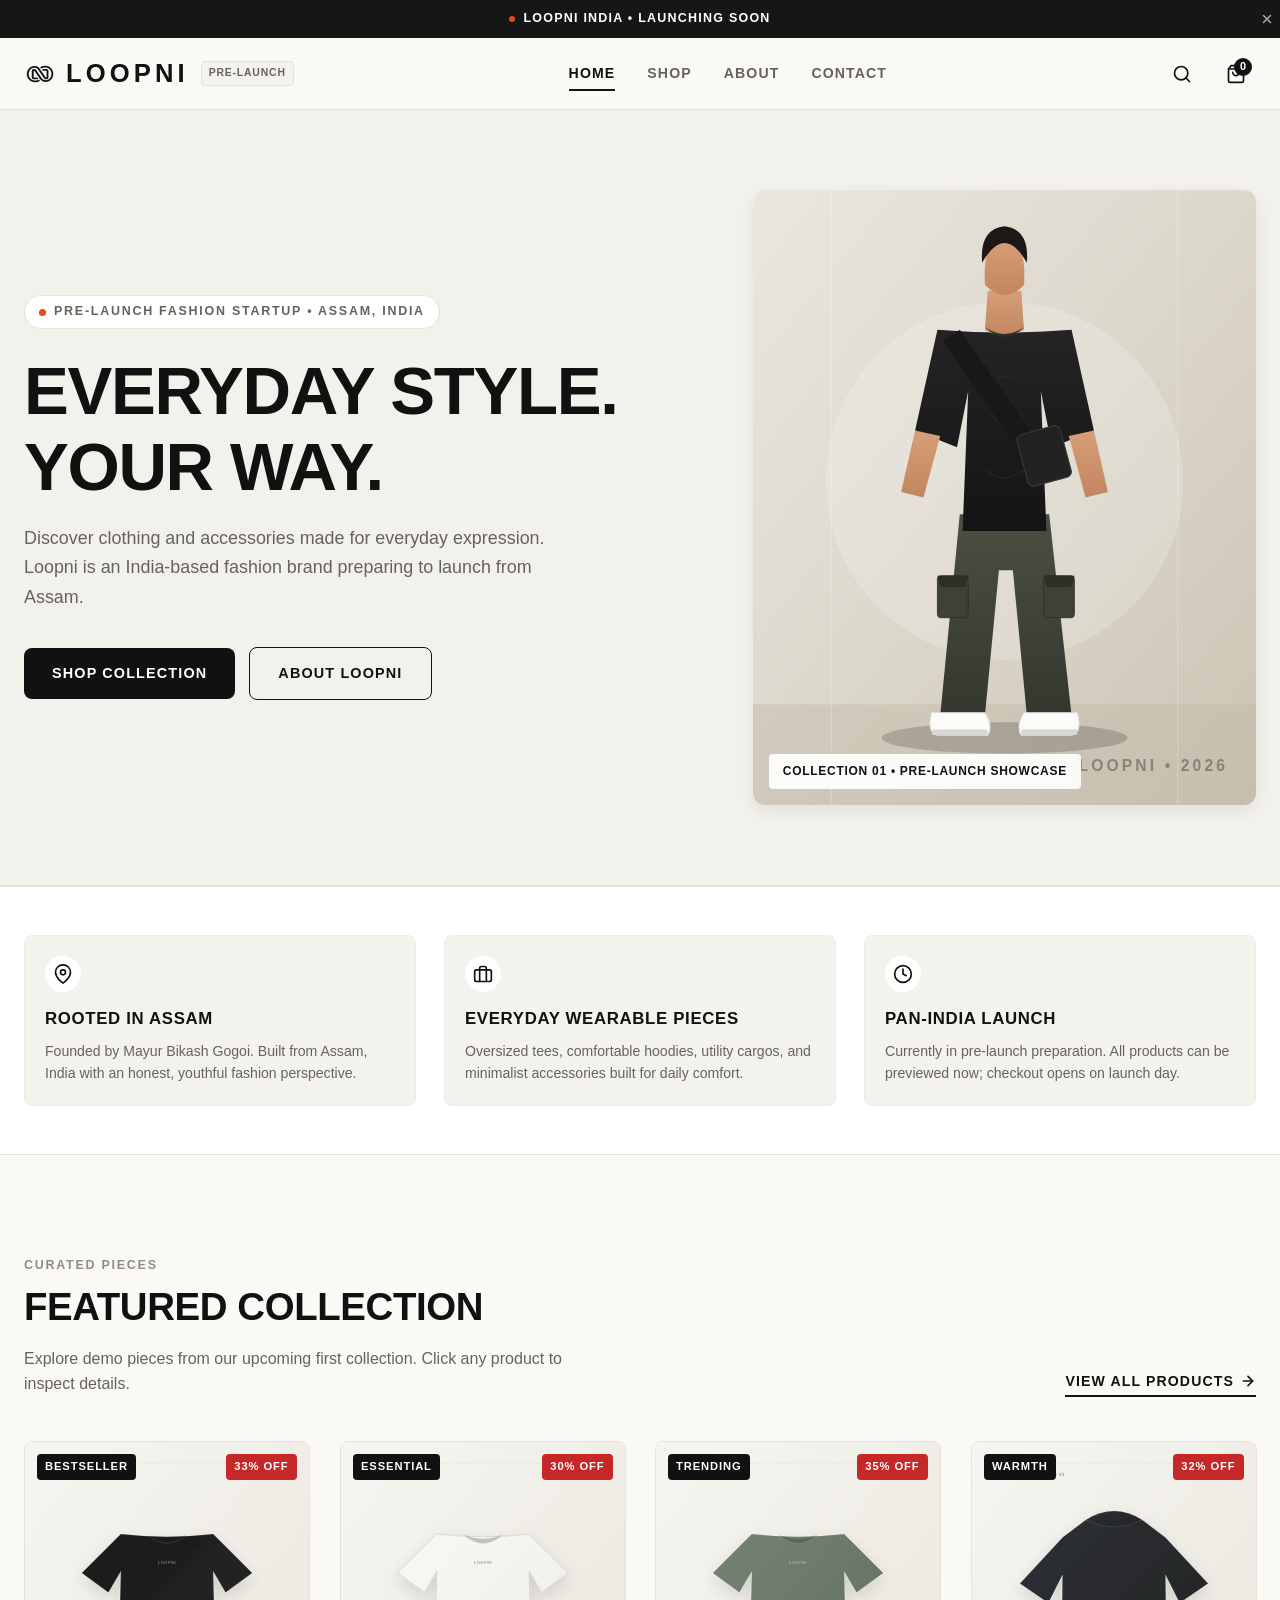
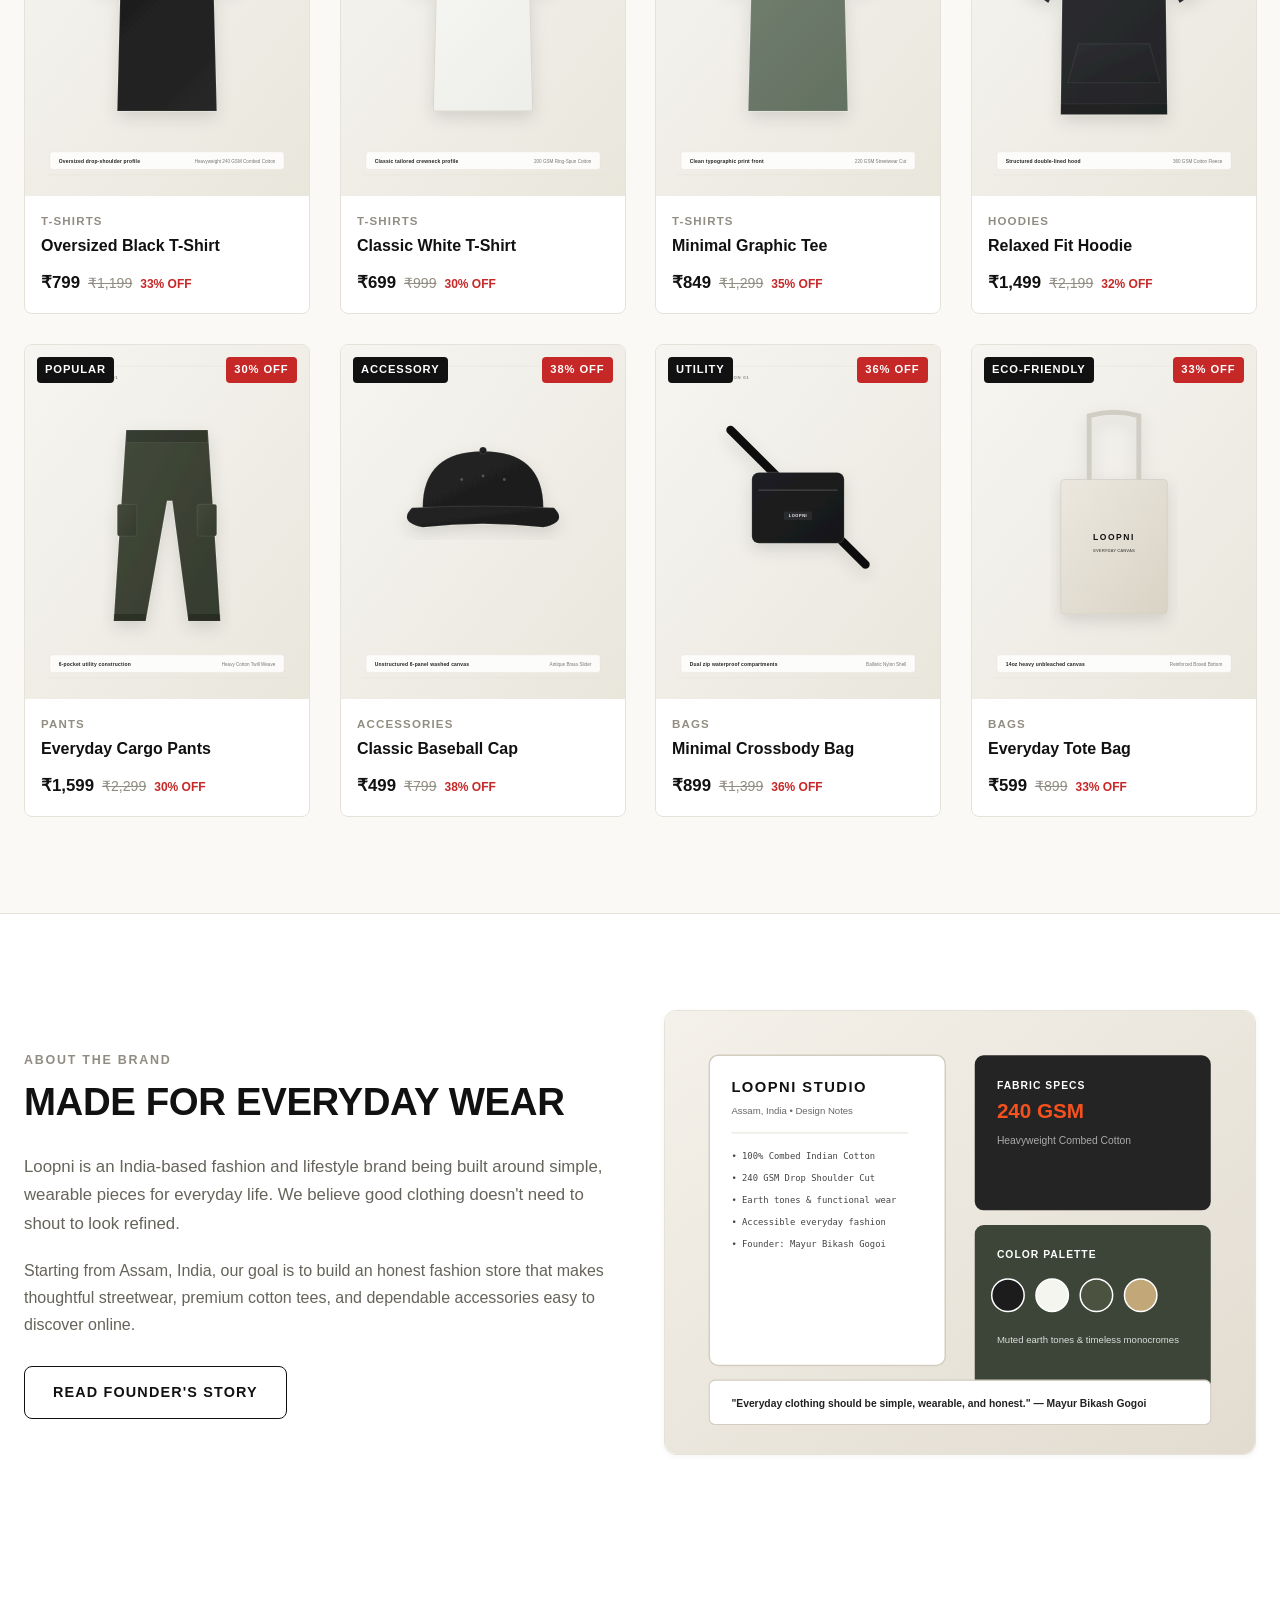
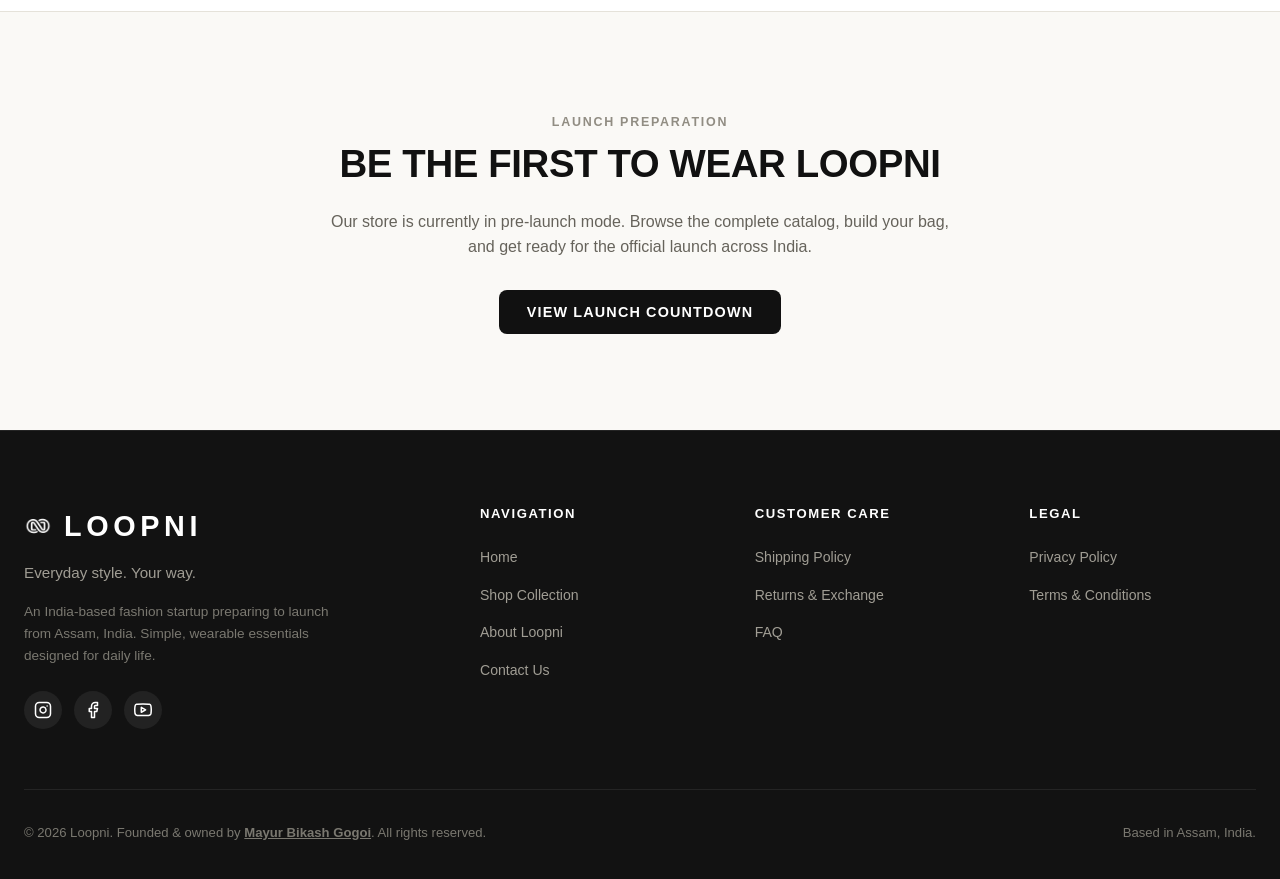
==== commit 9618e215: "3" ====
--- a/index.html
+++ b/index.html
@@ -59,7 +59,7 @@
         "name": "Loopni",
         "alternateName": "Loopni Fashion",
         "url": "https://loopni.shop/",
-        "logo": "https://loopni.shop/assets/images/branding/logo.svg",
+        "logo": "https://loopni.shop/assets/images/branding/icon-512.png",
         "sameAs": [
           "https://www.instagram.com/loopni.pvt/"
         ],
@@ -135,7 +135,7 @@
     <div class="container header-inner">
       <div class="header-brand">
         <a href="index.html" class="brand-logo-link" aria-label="Loopni Home">
-          <img src="assets/images/branding/icon.svg" alt="" width="28" height="28" class="brand-logo-mark">
+          <img src="assets/images/branding/logo-symbol-black.png" alt="Loopni" width="32" height="32" class="brand-logo-mark">
           <span class="brand-logo-text">LOOPNI</span>
         </a>
         <span class="brand-badge">Pre-Launch</span>
@@ -183,7 +183,7 @@
     <div class="drawer-content">
       <div class="drawer-header">
         <div class="brand-logo-link">
-            <img src="assets/images/branding/icon.svg" alt="" width="24" height="24" class="brand-logo-mark">
+            <img src="assets/images/branding/logo-symbol-black.png" alt="Loopni" width="28" height="28" class="brand-logo-mark">
             <span class="brand-logo-text" style="font-size: 1.4rem;">LOOPNI</span>
           </div>
         <button type="button" class="modal-close-btn" id="mobileNavClose" aria-label="Close navigation menu">
@@ -612,7 +612,7 @@
       <div class="footer-top">
         <div class="footer-brand-col">
           <div class="footer-logo">
-          <img src="assets/images/branding/icon.svg" alt="" width="26" height="26" class="footer-logo-mark">
+          <img src="assets/images/branding/logo-symbol-white.png" alt="Loopni" width="28" height="28" class="footer-logo-mark">
           <span>LOOPNI</span>
         </div>
           <p class="footer-tagline">Everyday style. Your way.</p>
--- a/css/style.css
+++ b/css/style.css
@@ -304,12 +304,13 @@
 }
 
 .brand-logo-mark {
-  width: 28px;
-  height: 28px;
+  width: 32px;
+  height: 32px;
   display: inline-flex;
   align-items: center;
   justify-content: center;
   flex-shrink: 0;
+  object-fit: contain;
   transition: transform var(--transition-fast);
 }
 
@@ -2429,8 +2430,8 @@
 .footer-logo-mark {
   width: 28px;
   height: 28px;
-  filter: brightness(0) invert(1);
   display: inline-flex;
+  object-fit: contain;
 }
 
 .footer-tagline {
